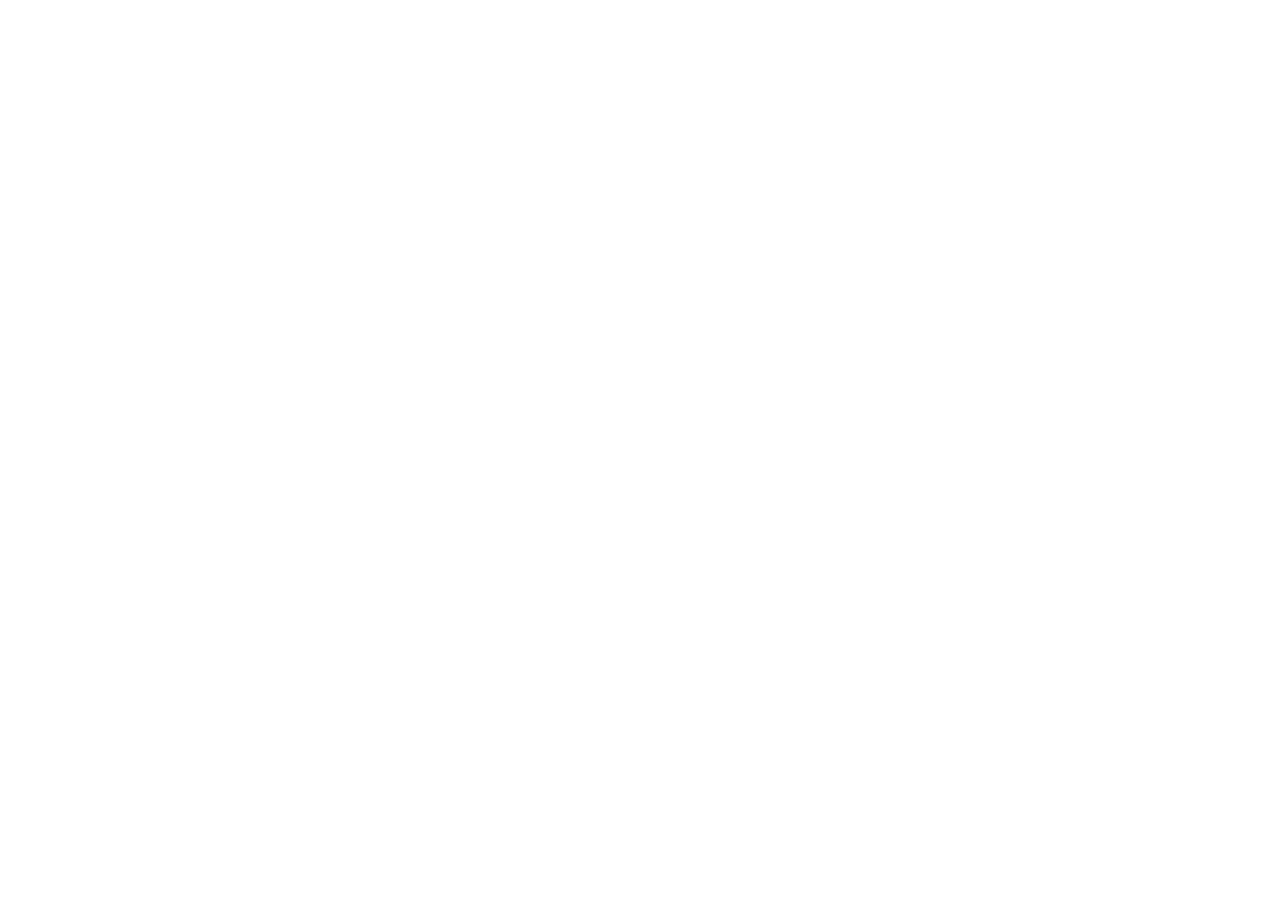
==== index.html @ e7af488c "Initialisation du projet AfriConnect Summit" ====
<!DOCTYPE html>
<html lang="en">
<head>
    <meta charset="UTF-8">
    <meta name="viewport" content="width=device-width, initial-scale=1.0">
    <title>AfriConnect Summit 2026</title>
</head>
<body>
    
</body>
</html>
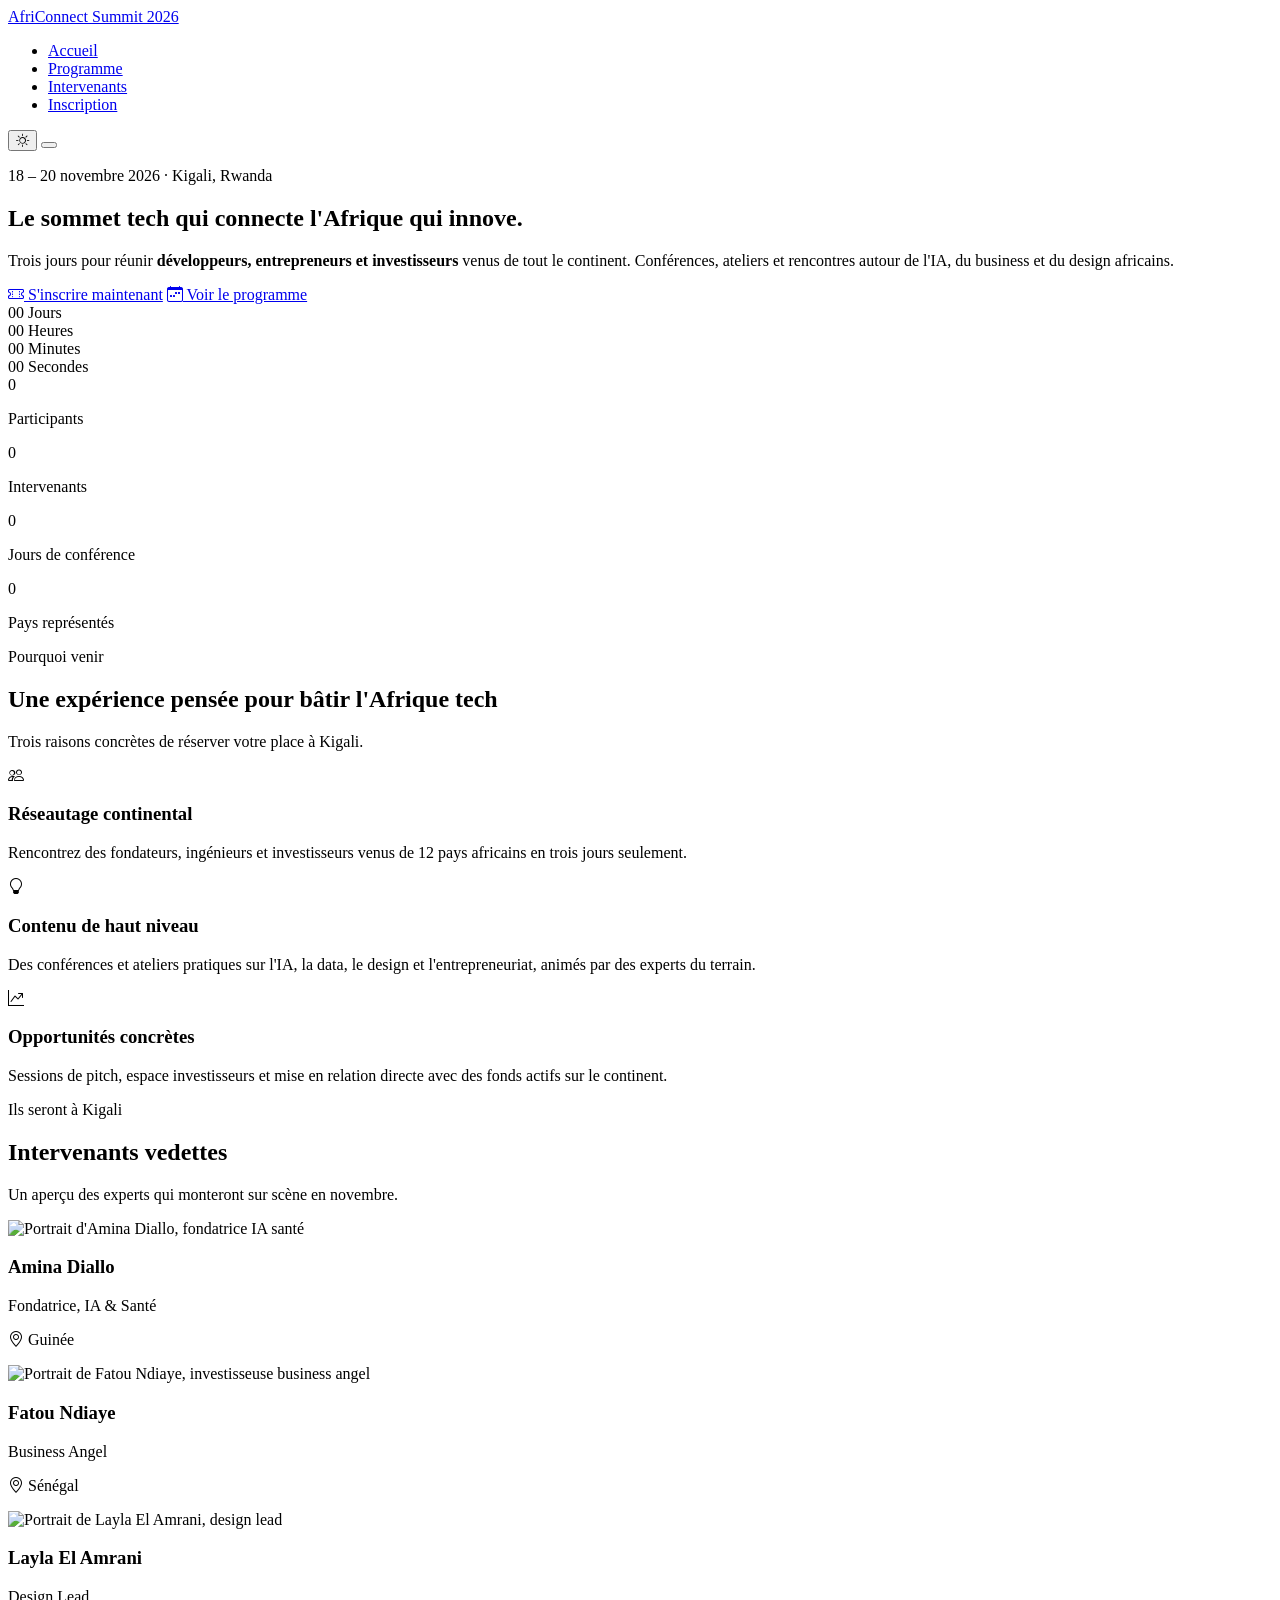
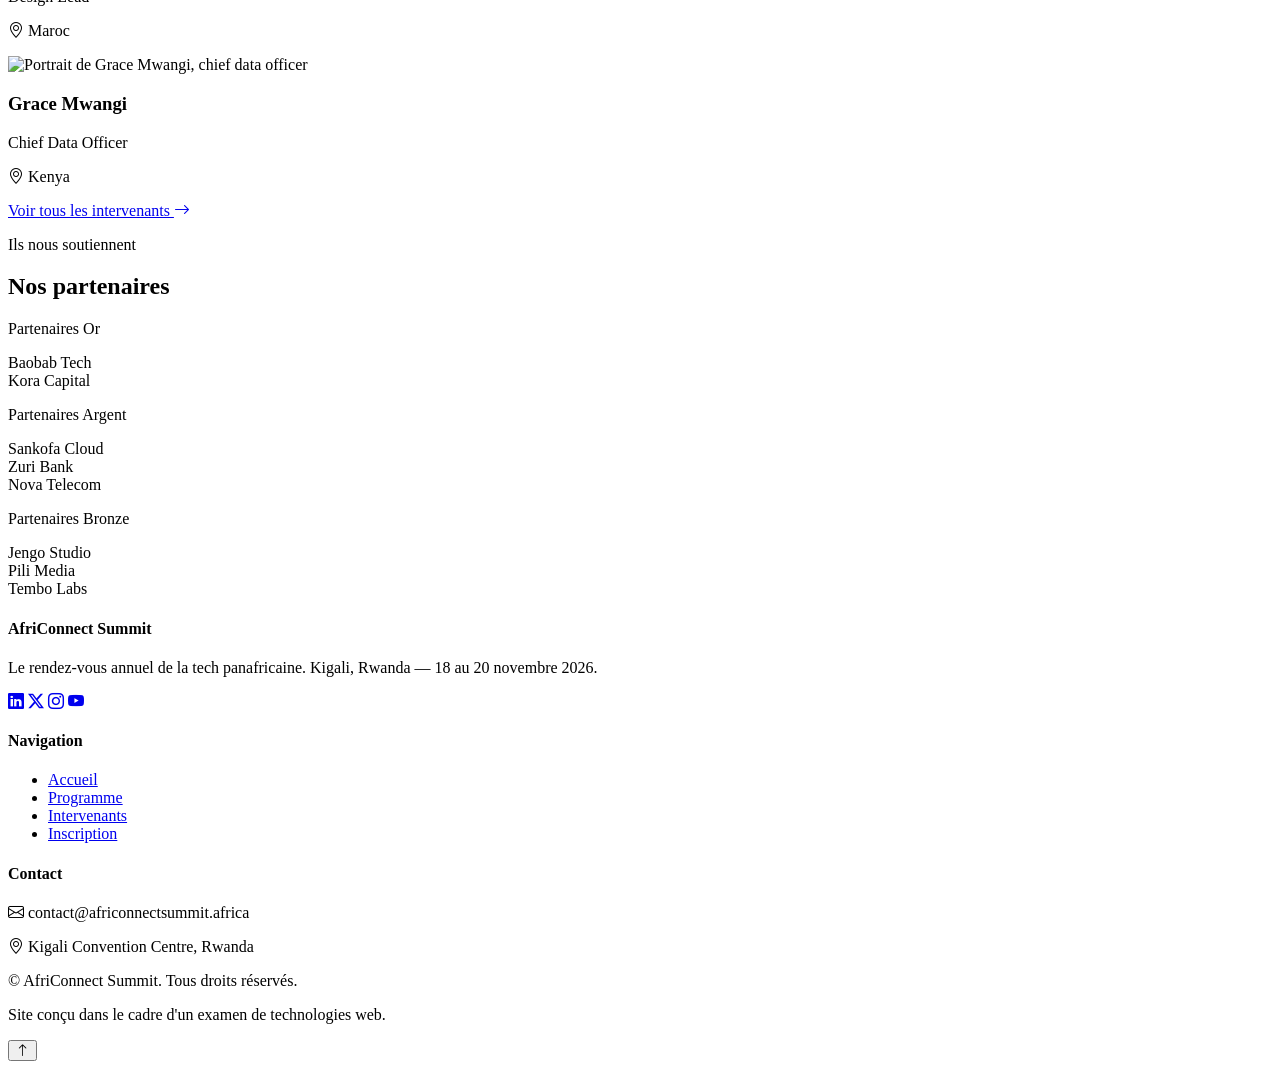
==== commit 5d2cf666: "Commit 2:Ajout de la structure HTML et CSS de base" ====
--- a/index.html
+++ b/index.html
@@ -1,11 +1,263 @@
 <!DOCTYPE html>
-<html lang="en">
+<html lang="fr">
 <head>
-    <meta charset="UTF-8">
-    <meta name="viewport" content="width=device-width, initial-scale=1.0">
-    <title>AfriConnect Summit 2026</title>
+  <meta charset="UTF-8">
+  <meta name="viewport" content="width=device-width, initial-scale=1.0">
+  <title>AfriConnect Summit 2026 — Accueil</title>
+  <meta name="description" content="AfriConnect Summit 2026, le sommet tech panafricain à Kigali. Développeurs, entrepreneurs et investisseurs du continent.">
+
+  <!-- Polices Google Fonts : une police expressive pour les titres, une lisible pour le corps -->
+  <link rel="preconnect" href="https://fonts.googleapis.com">
+  <link href="https://fonts.googleapis.com/css2?family=Bricolage+Grotesque:wght@500;600;700;800&family=Inter:wght@400;500;600;700&display=swap" rel="stylesheet">
+
+  <!-- Bootstrap Icons (CDN) -->
+  <link rel="stylesheet" href="https://cdn.jsdelivr.net/npm/bootstrap-icons@1.11.3/font/bootstrap-icons.css">
+
+  <!-- <link rel="stylesheet" href="css/style.css"> -->
 </head>
 <body>
-    
+
+  <!-- ============================= NAVBAR ============================= -->
+  <header>
+    <nav class="navbar">
+      <div class="container">
+        <a href="index.html" class="logo">AfriConnect <span>Summit 2026</span></a>
+
+        <ul class="nav-links">
+          <li><a href="index.html" class="active">Accueil</a></li>
+          <li><a href="programme.html">Programme</a></li>
+          <li><a href="intervenants.html">Intervenants</a></li>
+          <li><a href="contact.html">Inscription</a></li>
+        </ul>
+
+        <div class="nav-actions">
+          <button class="theme-toggle" aria-label="Basculer le mode sombre / clair">
+            <i class="bi bi-sun"></i>
+          </button>
+          <button class="hamburger" aria-label="Ouvrir le menu de navigation">
+            <span></span><span></span><span></span>
+          </button>
+        </div>
+      </div>
+    </nav>
+  </header>
+
+  <main>
+    <!-- ============================= HERO ============================= -->
+    <section class="hero">
+      <div class="container">
+        <div class="hero-content">
+          <p class="eyebrow fade-up">18 – 20 novembre 2026 · Kigali, Rwanda</p>
+          <h1 class="fade-up delay-1">Le sommet tech qui <span class="highlight">connecte</span> l'Afrique qui innove.</h1>
+          <p class="hero-subtitle fade-up delay-2">
+            Trois jours pour réunir <strong>développeurs, entrepreneurs et investisseurs</strong>
+            venus de tout le continent. Conférences, ateliers et rencontres autour de l'IA,
+            du business et du design africains.
+          </p>
+
+          <div class="hero-cta fade-up delay-2">
+            <a href="contact.html" class="btn btn-primary"><i class="bi bi-ticket-perforated"></i> S'inscrire maintenant</a>
+            <a href="programme.html" class="btn btn-outline"><i class="bi bi-calendar-week"></i> Voir le programme</a>
+          </div>
+
+          <!-- Compte à rebours en temps réel -->
+          <div class="countdown fade-up delay-3">
+            <div class="countdown-item">
+              <span class="countdown-number" id="cd-days">00</span>
+              <span class="countdown-label">Jours</span>
+            </div>
+            <div class="countdown-item">
+              <span class="countdown-number" id="cd-hours">00</span>
+              <span class="countdown-label">Heures</span>
+            </div>
+            <div class="countdown-item">
+              <span class="countdown-number" id="cd-minutes">00</span>
+              <span class="countdown-label">Minutes</span>
+            </div>
+            <div class="countdown-item">
+              <span class="countdown-number" id="cd-seconds">00</span>
+              <span class="countdown-label">Secondes</span>
+            </div>
+          </div>
+        </div>
+      </div>
+    </section>
+
+    <!-- ===================== SECTION CHIFFRES CLÉS ===================== -->
+    <section class="stats-section">
+      <div class="container">
+        <div class="stats-grid">
+          <div class="stat-card reveal">
+            <span class="stat-number" data-target="1200" data-suffix="+">0</span>
+            <p class="stat-label">Participants</p>
+          </div>
+          <div class="stat-card reveal">
+            <span class="stat-number" data-target="48">0</span>
+            <p class="stat-label">Intervenants</p>
+          </div>
+          <div class="stat-card reveal">
+            <span class="stat-number" data-target="3">0</span>
+            <p class="stat-label">Jours de conférence</p>
+          </div>
+          <div class="stat-card reveal">
+            <span class="stat-number" data-target="12">0</span>
+            <p class="stat-label">Pays représentés</p>
+          </div>
+        </div>
+      </div>
+    </section>
+
+    <!-- =================== SECTION POURQUOI PARTICIPER =================== -->
+    <section class="why-section">
+      <div class="container">
+        <p class="eyebrow">Pourquoi venir</p>
+        <h2 class="section-title">Une expérience pensée pour bâtir l'Afrique tech</h2>
+        <p class="section-subtitle">Trois raisons concrètes de réserver votre place à Kigali.</p>
+
+        <div class="reasons">
+          <article class="reason-card reveal">
+            <div class="reason-icon"><i class="bi bi-people"></i></div>
+            <h3>Réseautage continental</h3>
+            <p>Rencontrez des fondateurs, ingénieurs et investisseurs venus de 12 pays africains en trois jours seulement.</p>
+          </article>
+          <article class="reason-card reveal">
+            <div class="reason-icon"><i class="bi bi-lightbulb"></i></div>
+            <h3>Contenu de haut niveau</h3>
+            <p>Des conférences et ateliers pratiques sur l'IA, la data, le design et l'entrepreneuriat, animés par des experts du terrain.</p>
+          </article>
+          <article class="reason-card reveal">
+            <div class="reason-icon"><i class="bi bi-graph-up-arrow"></i></div>
+            <h3>Opportunités concrètes</h3>
+            <p>Sessions de pitch, espace investisseurs et mise en relation directe avec des fonds actifs sur le continent.</p>
+          </article>
+        </div>
+      </div>
+    </section>
+
+    <!-- ================= SECTION INTERVENANTS VEDETTES ================= -->
+    <section class="speakers-section">
+      <div class="container">
+        <p class="eyebrow">Ils seront à Kigali</p>
+        <h2 class="section-title">Intervenants vedettes</h2>
+        <p class="section-subtitle">Un aperçu des experts qui monteront sur scène en novembre.</p>
+
+        <div class="speakers-grid">
+          <article class="speaker-card reveal">
+            <img class="speaker-photo" src="https://i.pravatar.cc/400?img=47" alt="Portrait d'Amina Diallo, fondatrice IA santé">
+            <div class="speaker-info">
+              <h3>Amina Diallo</h3>
+              <p class="speaker-role">Fondatrice, IA & Santé</p>
+              <p class="speaker-country"><i class="bi bi-geo-alt"></i> Guinée</p>
+            </div>
+          </article>
+          <article class="speaker-card reveal">
+            <img class="speaker-photo" src="https://i.pravatar.cc/400?img=32" alt="Portrait de Fatou Ndiaye, investisseuse business angel">
+            <div class="speaker-info">
+              <h3>Fatou Ndiaye</h3>
+              <p class="speaker-role">Business Angel</p>
+              <p class="speaker-country"><i class="bi bi-geo-alt"></i> Sénégal</p>
+            </div>
+          </article>
+          <article class="speaker-card reveal">
+            <img class="speaker-photo" src="https://i.pravatar.cc/400?img=44" alt="Portrait de Layla El Amrani, design lead">
+            <div class="speaker-info">
+              <h3>Layla El Amrani</h3>
+              <p class="speaker-role">Design Lead</p>
+              <p class="speaker-country"><i class="bi bi-geo-alt"></i> Maroc</p>
+            </div>
+          </article>
+          <article class="speaker-card reveal">
+            <img class="speaker-photo" src="https://i.pravatar.cc/400?img=45" alt="Portrait de Grace Mwangi, chief data officer">
+            <div class="speaker-info">
+              <h3>Grace Mwangi</h3>
+              <p class="speaker-role">Chief Data Officer</p>
+              <p class="speaker-country"><i class="bi bi-geo-alt"></i> Kenya</p>
+            </div>
+          </article>
+        </div>
+
+        <div class="section-footer-action">
+          <a href="intervenants.html" class="btn btn-outline">Voir tous les intervenants <i class="bi bi-arrow-right"></i></a>
+        </div>
+      </div>
+    </section>
+
+    <!-- ========================= SECTION SPONSORS ========================= -->
+    <section class="sponsors-section">
+      <div class="container">
+        <p class="eyebrow">Ils nous soutiennent</p>
+        <h2 class="section-title">Nos partenaires</h2>
+
+        <div class="sponsors-tiers">
+          <div class="sponsor-tier">
+            <p class="sponsor-tier-label">Partenaires Or</p>
+            <div class="sponsor-row gold">
+              <div class="sponsor-logo">Baobab Tech</div>
+              <div class="sponsor-logo">Kora Capital</div>
+            </div>
+          </div>
+          <div class="sponsor-tier">
+            <p class="sponsor-tier-label">Partenaires Argent</p>
+            <div class="sponsor-row silver">
+              <div class="sponsor-logo">Sankofa Cloud</div>
+              <div class="sponsor-logo">Zuri Bank</div>
+              <div class="sponsor-logo">Nova Telecom</div>
+            </div>
+          </div>
+          <div class="sponsor-tier">
+            <p class="sponsor-tier-label">Partenaires Bronze</p>
+            <div class="sponsor-row bronze">
+              <div class="sponsor-logo">Jengo Studio</div>
+              <div class="sponsor-logo">Pili Media</div>
+              <div class="sponsor-logo">Tembo Labs</div>
+            </div>
+          </div>
+        </div>
+      </div>
+    </section>
+  </main>
+
+  <!-- ============================= FOOTER ============================= -->
+  <footer class="site-footer">
+    <div class="container">
+      <div class="footer-columns">
+        <div class="footer-col">
+          <h4>AfriConnect Summit</h4>
+          <p>Le rendez-vous annuel de la tech panafricaine. Kigali, Rwanda — 18 au 20 novembre 2026.</p>
+          <div class="social-icons">
+            <a href="#" aria-label="LinkedIn"><i class="bi bi-linkedin"></i></a>
+            <a href="#" aria-label="Twitter / X"><i class="bi bi-twitter-x"></i></a>
+            <a href="#" aria-label="Instagram"><i class="bi bi-instagram"></i></a>
+            <a href="#" aria-label="YouTube"><i class="bi bi-youtube"></i></a>
+          </div>
+        </div>
+        <div class="footer-col">
+          <h4>Navigation</h4>
+          <ul>
+            <li><a href="index.html">Accueil</a></li>
+            <li><a href="programme.html">Programme</a></li>
+            <li><a href="intervenants.html">Intervenants</a></li>
+            <li><a href="contact.html">Inscription</a></li>
+          </ul>
+        </div>
+        <div class="footer-col">
+          <h4>Contact</h4>
+          <p><i class="bi bi-envelope"></i> contact@africonnectsummit.africa</p>
+          <p><i class="bi bi-geo-alt"></i> Kigali Convention Centre, Rwanda</p>
+        </div>
+      </div>
+
+      <div class="footer-bottom">
+        <p>&copy; <span class="current-year"></span> AfriConnect Summit. Tous droits réservés.</p>
+        <p>Site conçu dans le cadre d'un examen de technologies web.</p>
+      </div>
+    </div>
+  </footer>
+
+  <button class="back-to-top" aria-label="Retour en haut">
+    <i class="bi bi-arrow-up"></i>
+  </button>
+
+  <script src="js/main.js"></script>
 </body>
 </html>
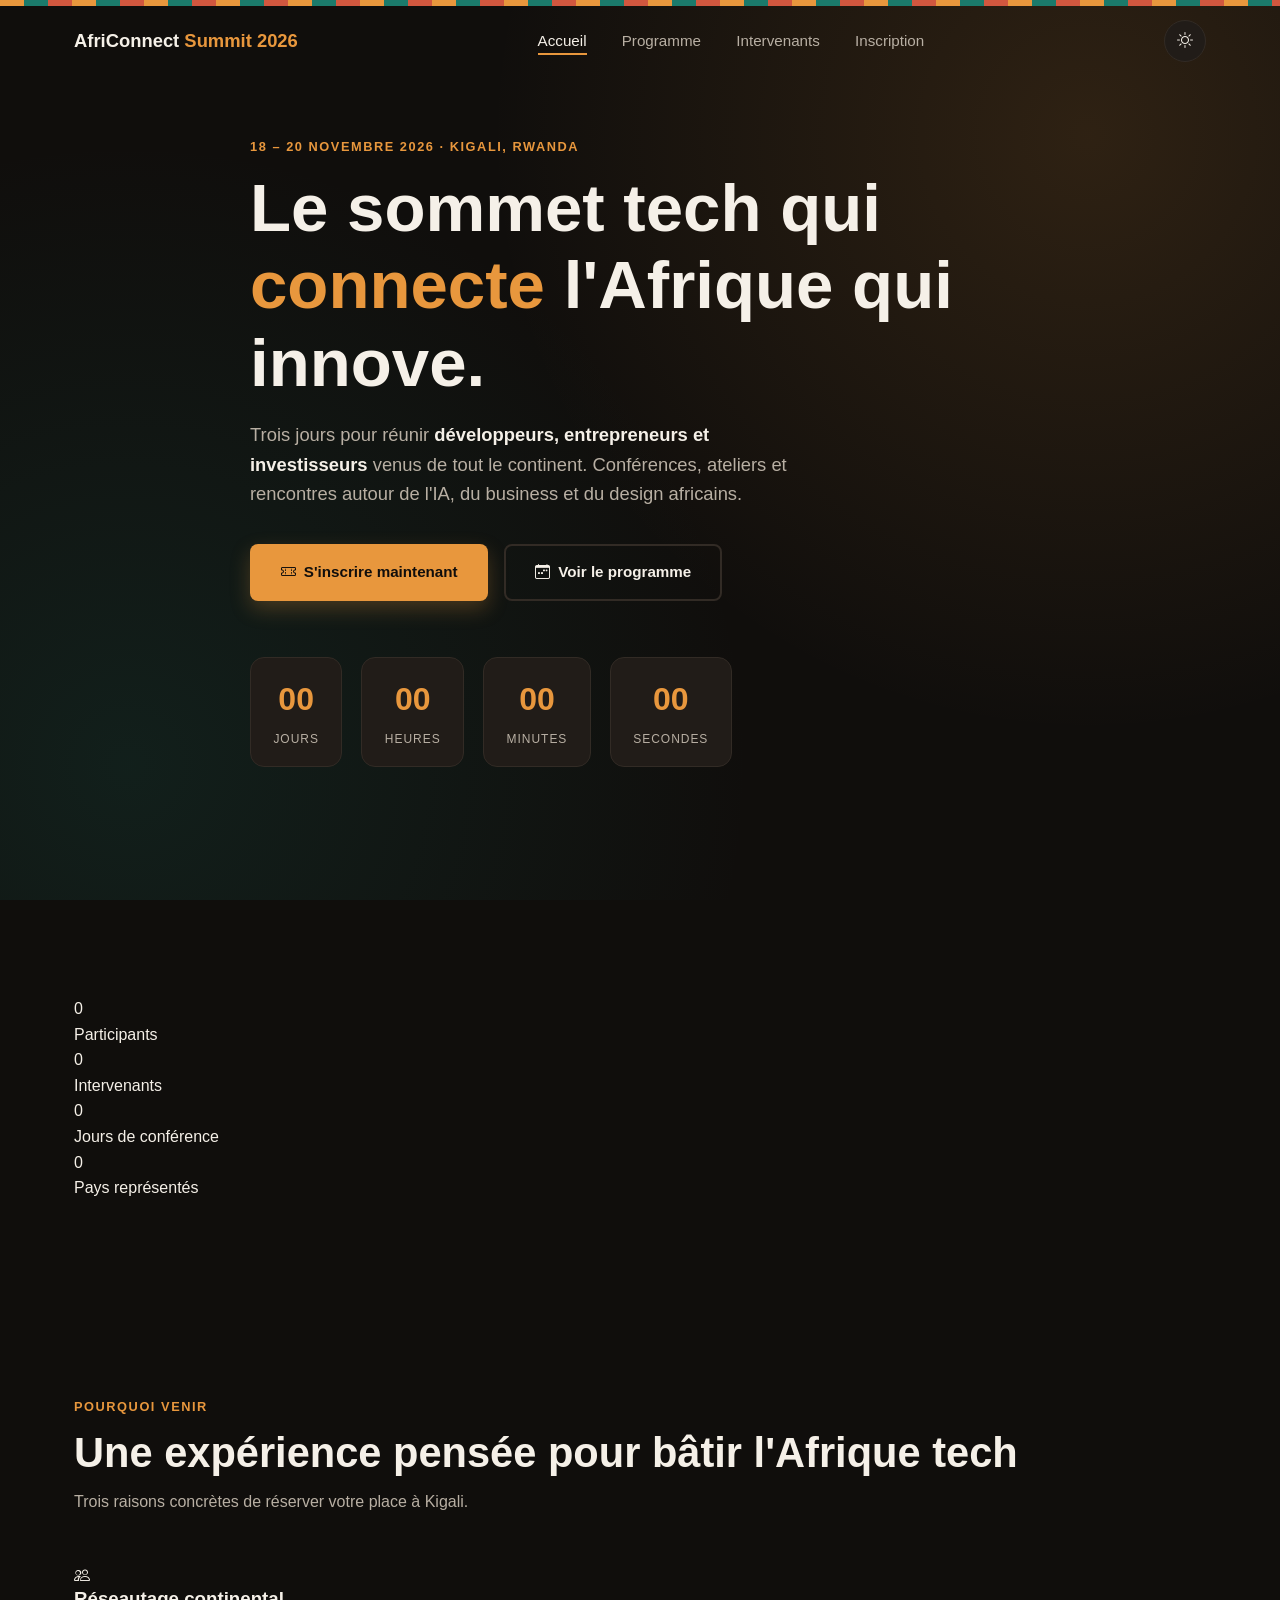
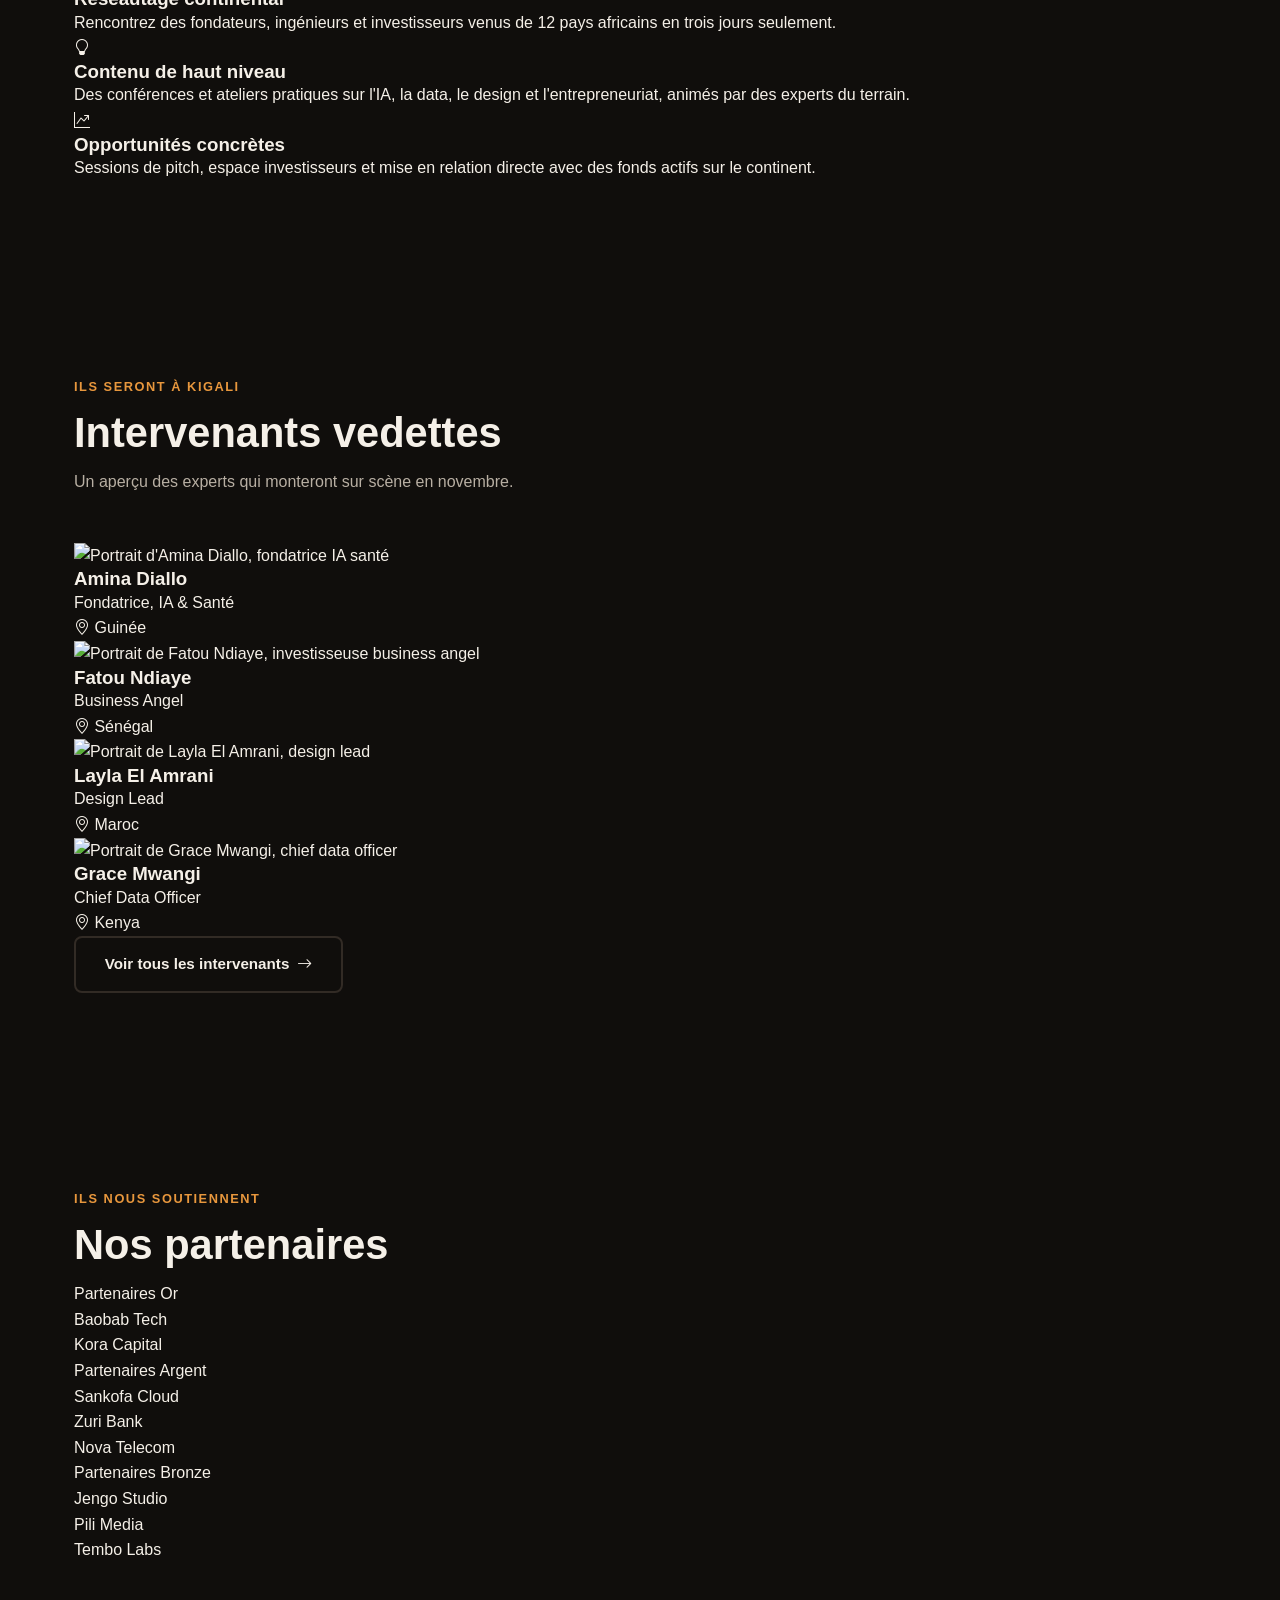
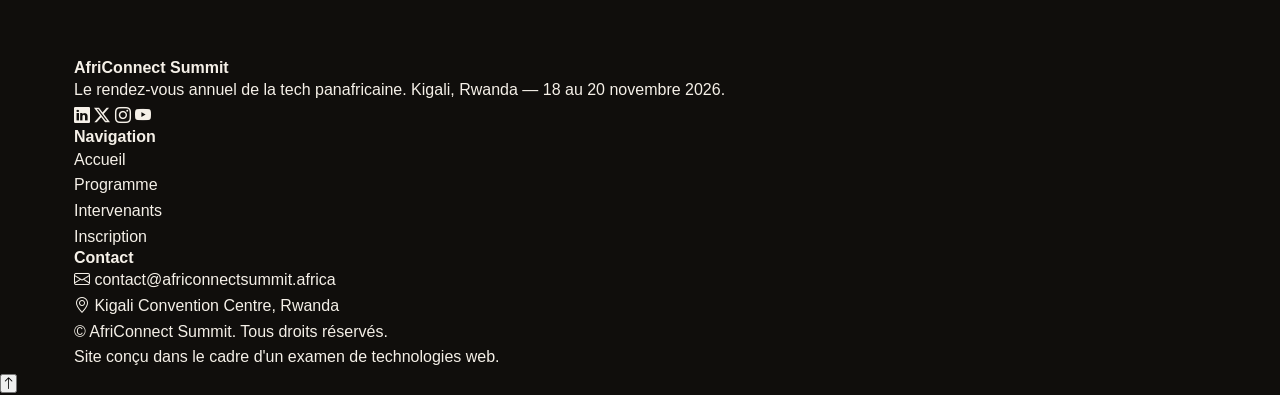
==== commit 19e5a9cf: "Commit 3: CSS: Ajout de Boutons,Navbar,Section Hero" ====
--- a/index.html
+++ b/index.html
@@ -13,7 +13,7 @@
   <!-- Bootstrap Icons (CDN) -->
   <link rel="stylesheet" href="https://cdn.jsdelivr.net/npm/bootstrap-icons@1.11.3/font/bootstrap-icons.css">
 
-  <!-- <link rel="stylesheet" href="css/style.css"> -->
+  <link rel="stylesheet" href="css/style.css">
 </head>
 <body>
 
--- a/css/style.css
+++ b/css/style.css
@@ -0,0 +1,275 @@
+/* ==========================================================================
+AFRICONNECT SUMMIT 2026 — CSS OPTIMISÉ
+========================================================================== */
+
+/* --------------------------------------------------------------------------
+1. VARIABLES CSS
+-------------------------------------------------------------------------- */
+:root {
+--bg: #100e0c;
+--bg-alt: #1a1613;
+--bg-card: #211c18;
+--text: #f5f0e8;
+--text-muted: #b8afa3;
+--border: #322b25;
+--primary: #e8973d;
+--secondary: #1b7a6b;
+--accent: #d1573f;
+--font-display: 'Bricolage Grotesque', sans-serif;
+--font-body: 'Inter', sans-serif;
+--radius: 14px;
+--radius-sm: 8px;
+--gap: 1.5rem;
+--container: 1180px;
+--transition: 0.25s ease;
+--shadow: 0 10px 30px rgba(0,0,0,0.35);
+}
+
+[data-theme="light"] {
+--bg: #faf7f2;
+--bg-alt: #ffffff;
+--bg-card: #ffffff;
+--text: #211c18;
+--text-muted: #5b5349;
+--border: #e7e0d6;
+--shadow: 0 10px 30px rgba(20,15,10,0.08);
+}
+
+/* --------------------------------------------------------------------------
+2. RESET & BASE
+-------------------------------------------------------------------------- */
+* { margin:0; padding:0; box-sizing:border-box; }
+html { scroll-behavior:smooth; }
+body {
+font-family: var(--font-body);
+background: var(--bg);
+color: var(--text);
+line-height:1.6;
+transition: background var(--transition), color var(--transition);
+overflow-x:hidden;
+}
+h1,h2,h3,h4 { font-family:var(--font-display); font-weight:600; line-height:1.15; }
+a { text-decoration:none; color:inherit; }
+ul { list-style:none; }
+img { max-width:100%; display:block; }
+button,input,select,textarea { font-family:inherit; }
+.container { max-width:var(--container); margin:0 auto; padding:0 1.5rem; }
+.eyebrow {
+display:inline-block;
+font-size:.8rem;
+letter-spacing:.12em;
+text-transform:uppercase;
+color:var(--primary);
+font-weight:600;
+margin-bottom:.75rem;
+}
+.section-title { font-size:clamp(1.8rem,3.5vw,2.6rem); margin-bottom:.75rem; }
+.section-subtitle { color:var(--text-muted); max-width:560px; margin-bottom:3rem; }
+section { padding:6rem 0; }
+
+/* --------------------------------------------------------------------------
+3. BOUTONS
+-------------------------------------------------------------------------- */
+.btn {
+display:inline-flex;
+align-items:center;
+gap:.5rem;
+padding:.9rem 1.8rem;
+border-radius:var(--radius-sm);
+font-weight:600;
+font-size:.95rem;
+border:2px solid transparent;
+cursor:pointer;
+transition: transform var(--transition), box-shadow var(--transition), background var(--transition);
+}
+.btn:hover { transform:translateY(-3px); }
+.btn-primary {
+background:var(--primary);
+color:#100e0c;
+box-shadow:0 8px 20px rgba(232,151,61,0.25);
+}
+.btn-primary:hover { box-shadow:0 12px 28px rgba(232,151,61,0.4); }
+.btn-outline {
+background:transparent;
+border-color:var(--border);
+color:var(--text);
+}
+.btn-outline:hover { border-color:var(--primary); color:var(--primary); }
+
+/* --------------------------------------------------------------------------
+4. NAVBAR
+-------------------------------------------------------------------------- */
+.navbar {
+position:fixed;
+top:0;
+left:0;
+width:100%;
+z-index:1000;
+padding:1.25rem 0;
+background:transparent;
+transition: background var(--transition), box-shadow var(--transition), padding var(--transition);
+}
+.navbar.scrolled {
+background:var(--bg);
+box-shadow:var(--shadow);
+padding:.85rem 0;
+border-bottom:1px solid var(--border);
+}
+.navbar .container { display:flex; align-items:center; justify-content:space-between; }
+.logo {
+font-family:var(--font-display);
+font-size:1.15rem;
+font-weight:700;
+}
+.logo span { color:var(--primary); }
+.nav-links {
+display:flex;
+gap:2.2rem;
+align-items:center;
+}
+.nav-links a {
+font-size:.95rem;
+font-weight:500;
+color:var(--text-muted);
+transition:color var(--transition);
+position:relative;
+}
+.nav-links a:hover,
+.nav-links a.active { color:var(--text); }
+.nav-links a.active::after {
+content:"";
+position:absolute;
+left:0;
+bottom:-6px;
+width:100%;
+height:2px;
+background:var(--primary);
+}
+.nav-actions { display:flex; align-items:center; gap:1rem; }
+.theme-toggle {
+width:42px;
+height:42px;
+border-radius:50%;
+border:1px solid var(--border);
+background:var(--bg-card);
+color:var(--text);
+display:flex;
+align-items:center;
+justify-content:center;
+cursor:pointer;
+transition: border-color var(--transition), transform var(--transition);
+font-size:1rem;
+}
+.theme-toggle:hover { border-color:var(--primary); transform:rotate(20deg); }
+.hamburger {
+display:none;
+flex-direction:column;
+gap:5px;
+background:none;
+border:none;
+cursor:pointer;
+z-index:1100;
+}
+.hamburger span {
+width:26px;
+height:2px;
+background:var(--text);
+transition: transform var(--transition), opacity var(--transition);
+}
+.hamburger.open span:nth-child(1) { transform:translateY(7px) rotate(45deg); }
+.hamburger.open span:nth-child(2) { opacity:0; }
+.hamburger.open span:nth-child(3) { transform:translateY(-7px) rotate(-45deg); }
+/* --------------------------------------------------------------------------
+5. HERO
+-------------------------------------------------------------------------- */
+.hero {
+min-height:100vh;
+display:flex;
+align-items:center;
+position:relative;
+padding-top:6rem;
+background:
+radial-gradient(circle at 85% 15%, rgba(232,151,61,0.14), transparent 45%),
+radial-gradient(circle at 10% 85%, rgba(27,122,107,0.16), transparent 45%);
+}
+.hero::before {
+content:"";
+position:absolute;
+top:0;
+left:0;
+width:100%;
+height:6px;
+background:repeating-linear-gradient(90deg,
+var(--primary) 0 24px,
+var(--secondary) 24px 48px,
+var(--accent) 48px 72px
+);
+}
+.hero-content { max-width:780px; }
+.hero h1 {
+font-size:clamp(2.4rem,6vw,4.2rem);
+margin-bottom:1.2rem;
+}
+.hero h1 .highlight { color:var(--primary); }
+.hero-subtitle {
+font-size:1.15rem;
+color:var(--text-muted);
+margin-bottom:2.2rem;
+max-width:540px;
+}
+.hero-subtitle strong { color:var(--text); }
+.hero-cta {
+display:flex;
+gap:1rem;
+flex-wrap:wrap;
+margin-bottom:3.5rem;
+}
+.countdown {
+display:flex;
+gap:1.2rem;
+flex-wrap:wrap;
+}
+.countdown-item {
+background:var(--bg-card);
+border:1px solid var(--border);
+border-radius:var(--radius);
+padding:1rem 1.4rem;
+min-width:88px;
+text-align:center;
+}
+.countdown-number {
+font-family:var(--font-display);
+font-size:2rem;
+font-weight:700;
+color:var(--primary);
+display:block;
+}
+.countdown-label {
+font-size:.75rem;
+text-transform:uppercase;
+letter-spacing:.08em;
+color:var(--text-muted);
+}
+.fade-up {
+animation:fadeUp .9s ease both;
+}
+.fade-up.delay-1 { animation-delay:.15s; }
+.fade-up.delay-2 { animation-delay:.3s; }
+.fade-up.delay-3 { animation-delay:.45s; }
+@keyframes fadeUp {
+from { opacity:0; transform:translateY(24px); }
+to { opacity:1; transform:translateY(0); }
+}
+.page-hero {
+padding:9rem 0 3.5rem;
+background:var(--bg-alt);
+border-bottom:1px solid var(--border);
+}
+.breadcrumb {
+font-size:.85rem;
+color:var(--text-muted);
+margin-bottom:1rem;
+}
+.breadcrumb a:hover { color:var(--primary); }
+.breadcrumb .current { color:var(--primary); }
+.page-hero h1 { font-size:clamp(2rem,4vw,3rem); }
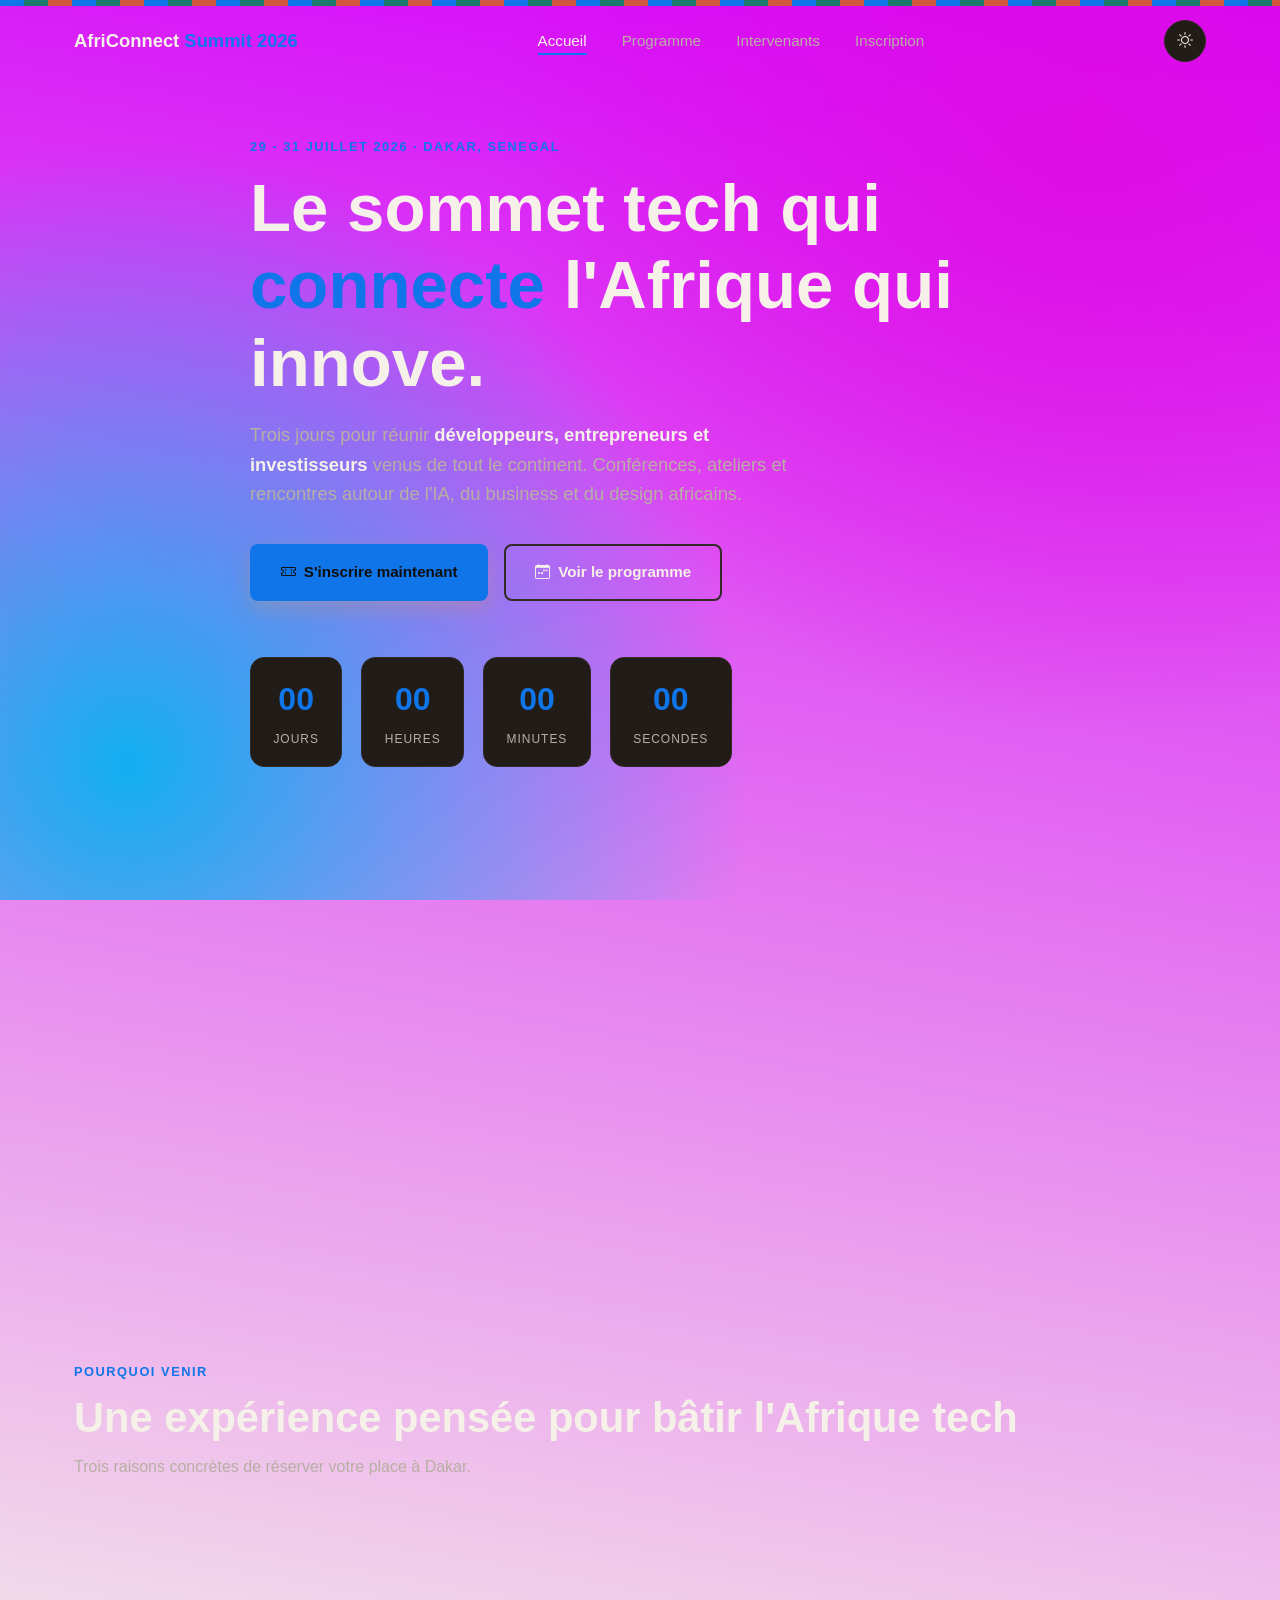
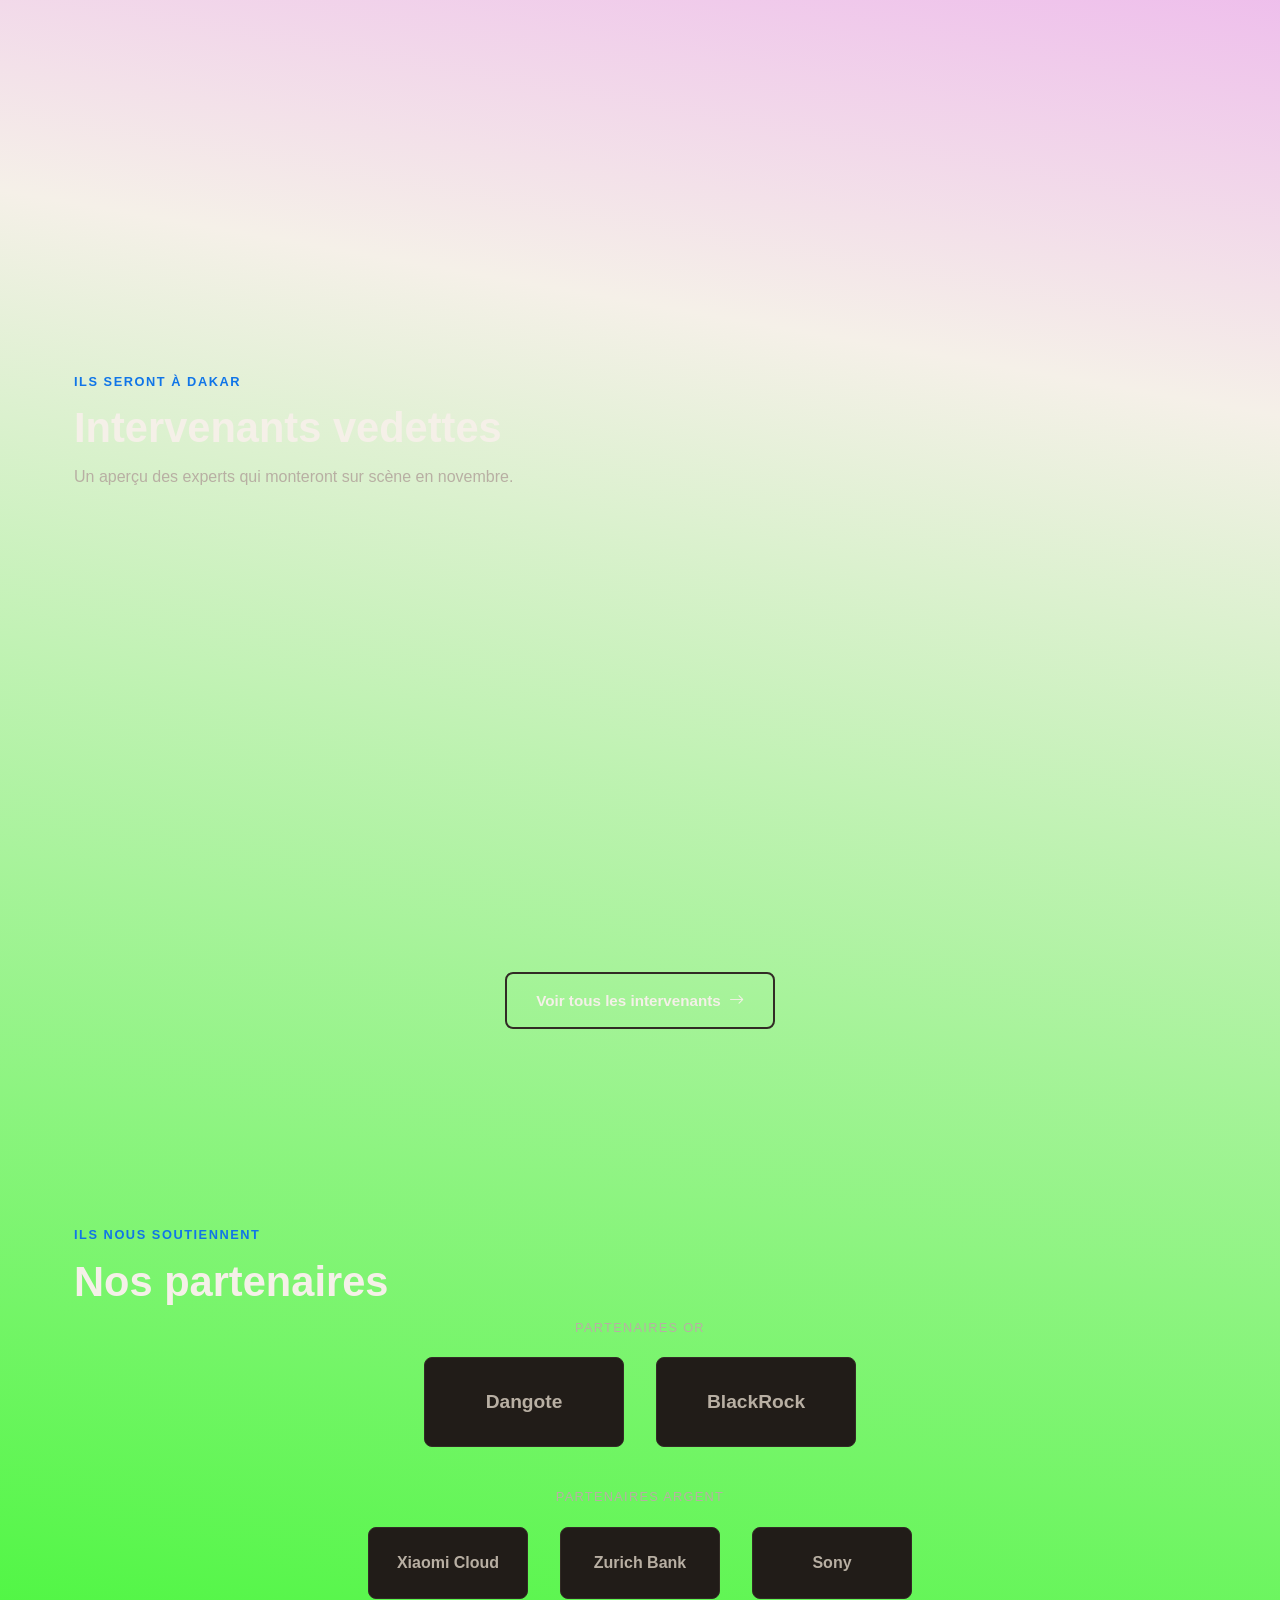
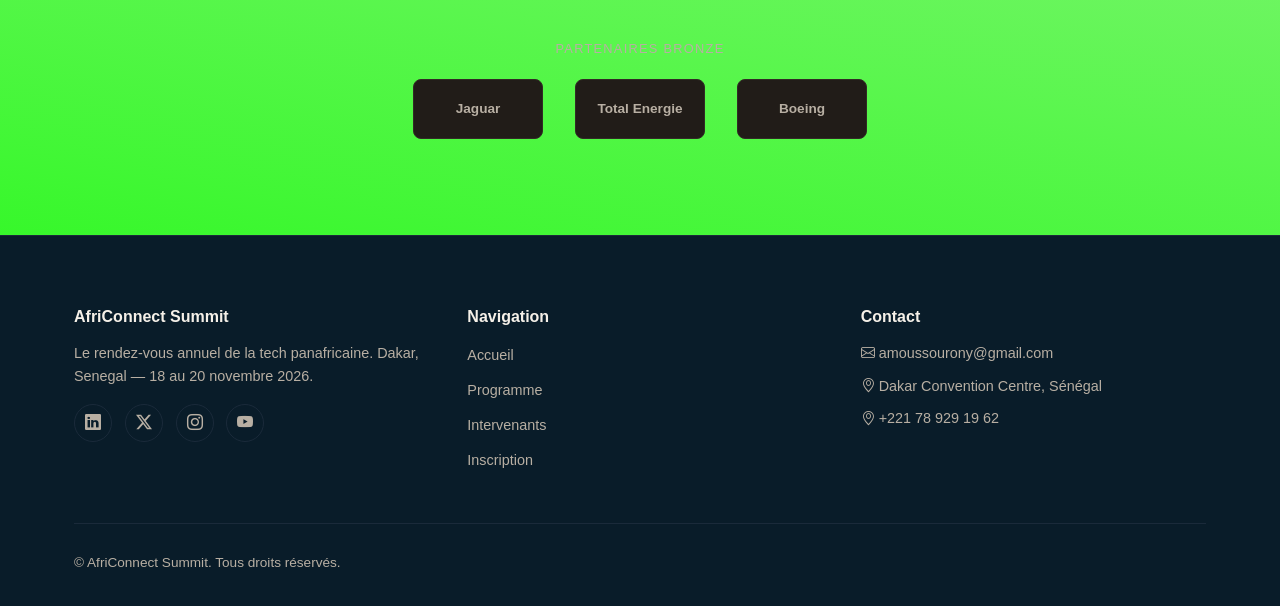
==== commit 500d2cd9: "Commit 10: Finalisation du projet,derniere correction, et Powerpoint." ====
--- a/index.html
+++ b/index.html
@@ -47,7 +47,7 @@
     <section class="hero">
       <div class="container">
         <div class="hero-content">
-          <p class="eyebrow fade-up">18 – 20 novembre 2026 · Kigali, Rwanda</p>
+          <p class="eyebrow fade-up">29 - 31 juillet 2026 · Dakar, Senegal</p>
           <h1 class="fade-up delay-1">Le sommet tech qui <span class="highlight">connecte</span> l'Afrique qui innove.</h1>
           <p class="hero-subtitle fade-up delay-2">
             Trois jours pour réunir <strong>développeurs, entrepreneurs et investisseurs</strong>
@@ -112,7 +112,7 @@
       <div class="container">
         <p class="eyebrow">Pourquoi venir</p>
         <h2 class="section-title">Une expérience pensée pour bâtir l'Afrique tech</h2>
-        <p class="section-subtitle">Trois raisons concrètes de réserver votre place à Kigali.</p>
+        <p class="section-subtitle">Trois raisons concrètes de réserver votre place à Dakar.</p>
 
         <div class="reasons">
           <article class="reason-card reveal">
@@ -137,29 +137,29 @@
     <!-- ================= SECTION INTERVENANTS VEDETTES ================= -->
     <section class="speakers-section">
       <div class="container">
-        <p class="eyebrow">Ils seront à Kigali</p>
+        <p class="eyebrow">Ils seront à Dakar</p>
         <h2 class="section-title">Intervenants vedettes</h2>
         <p class="section-subtitle">Un aperçu des experts qui monteront sur scène en novembre.</p>
 
         <div class="speakers-grid">
           <article class="speaker-card reveal">
-            <img class="speaker-photo" src="https://i.pravatar.cc/400?img=47" alt="Portrait d'Amina Diallo, fondatrice IA santé">
-            <div class="speaker-info">
-              <h3>Amina Diallo</h3>
+            <img class="speaker-photo" src="images/confident-business-woman-portrait-smiling-face (1).jpg" alt="Portrait d'Amina Diallo, fondatrice IA santé">
+            <div class="speaker-info">
+              <h3>DR. Diallo</h3>
               <p class="speaker-role">Fondatrice, IA & Santé</p>
               <p class="speaker-country"><i class="bi bi-geo-alt"></i> Guinée</p>
             </div>
           </article>
           <article class="speaker-card reveal">
-            <img class="speaker-photo" src="https://i.pravatar.cc/400?img=32" alt="Portrait de Fatou Ndiaye, investisseuse business angel">
-            <div class="speaker-info">
-              <h3>Fatou Ndiaye</h3>
+            <img class="speaker-photo" src="images/smiling-african-american-girl-brown-tshirt.jpg" alt="Portrait de Fatou Ndiaye, investisseuse business angel">
+            <div class="speaker-info">
+              <h3>Pf. Ndiaye</h3>
               <p class="speaker-role">Business Angel</p>
               <p class="speaker-country"><i class="bi bi-geo-alt"></i> Sénégal</p>
             </div>
           </article>
           <article class="speaker-card reveal">
-            <img class="speaker-photo" src="https://i.pravatar.cc/400?img=44" alt="Portrait de Layla El Amrani, design lead">
+            <img class="speaker-photo" src="images/african-american-man-wearing-round-glasses-denim-shirt.jpg" alt="Portrait de Layla El Amrani, design lead">
             <div class="speaker-info">
               <h3>Layla El Amrani</h3>
               <p class="speaker-role">Design Lead</p>
@@ -167,7 +167,7 @@
             </div>
           </article>
           <article class="speaker-card reveal">
-            <img class="speaker-photo" src="https://i.pravatar.cc/400?img=45" alt="Portrait de Grace Mwangi, chief data officer">
+            <img class="speaker-photo" src="images/portrait-delighted-happy-diligent-female-student-with-dark-skin-keeps-hands-crossed-being-confident-passing-exam-successfully.jpg" alt="Portrait de Grace Mwangi, chief data officer">
             <div class="speaker-info">
               <h3>Grace Mwangi</h3>
               <p class="speaker-role">Chief Data Officer</p>
@@ -192,24 +192,24 @@
           <div class="sponsor-tier">
             <p class="sponsor-tier-label">Partenaires Or</p>
             <div class="sponsor-row gold">
-              <div class="sponsor-logo">Baobab Tech</div>
-              <div class="sponsor-logo">Kora Capital</div>
+              <div class="sponsor-logo">Dangote</div>
+              <div class="sponsor-logo">BlackRock</div>
             </div>
           </div>
           <div class="sponsor-tier">
             <p class="sponsor-tier-label">Partenaires Argent</p>
             <div class="sponsor-row silver">
-              <div class="sponsor-logo">Sankofa Cloud</div>
-              <div class="sponsor-logo">Zuri Bank</div>
-              <div class="sponsor-logo">Nova Telecom</div>
+              <div class="sponsor-logo">Xiaomi Cloud</div>
+              <div class="sponsor-logo">Zurich Bank</div>
+              <div class="sponsor-logo">Sony</div>
             </div>
           </div>
           <div class="sponsor-tier">
             <p class="sponsor-tier-label">Partenaires Bronze</p>
             <div class="sponsor-row bronze">
-              <div class="sponsor-logo">Jengo Studio</div>
-              <div class="sponsor-logo">Pili Media</div>
-              <div class="sponsor-logo">Tembo Labs</div>
+              <div class="sponsor-logo">Jaguar</div>
+              <div class="sponsor-logo">Total Energie</div>
+              <div class="sponsor-logo">Boeing</div>
             </div>
           </div>
         </div>
@@ -223,12 +223,12 @@
       <div class="footer-columns">
         <div class="footer-col">
           <h4>AfriConnect Summit</h4>
-          <p>Le rendez-vous annuel de la tech panafricaine. Kigali, Rwanda — 18 au 20 novembre 2026.</p>
+          <p>Le rendez-vous annuel de la tech panafricaine. Dakar, Senegal — 18 au 20 novembre 2026.</p>
           <div class="social-icons">
-            <a href="#" aria-label="LinkedIn"><i class="bi bi-linkedin"></i></a>
-            <a href="#" aria-label="Twitter / X"><i class="bi bi-twitter-x"></i></a>
-            <a href="#" aria-label="Instagram"><i class="bi bi-instagram"></i></a>
-            <a href="#" aria-label="YouTube"><i class="bi bi-youtube"></i></a>
+            <a href="http://www.LinkedIn.com" aria-label="LinkedIn"><i class="bi bi-linkedin"></i></a>
+            <a href="http://www.twitter" aria-label="Twitter / X"><i class="bi bi-twitter-x"></i></a>
+            <a href="http://www.instagram.com" aria-label="Instagram"><i class="bi bi-instagram"></i></a>
+            <a href="http://www.youtube.com" aria-label="YouTube"><i class="bi bi-youtube"></i></a>
           </div>
         </div>
         <div class="footer-col">
@@ -242,14 +242,15 @@
         </div>
         <div class="footer-col">
           <h4>Contact</h4>
-          <p><i class="bi bi-envelope"></i> contact@africonnectsummit.africa</p>
-          <p><i class="bi bi-geo-alt"></i> Kigali Convention Centre, Rwanda</p>
+          <p><i class="bi bi-envelope"></i> amoussourony@gmail.com</p>
+          <p><i class="bi bi-geo-alt"></i> Dakar Convention Centre, Sénégal</p>
+          <p><i class="bi bi-geo-alt"></i> +221 78 929 19 62</p>
         </div>
       </div>
 
       <div class="footer-bottom">
         <p>&copy; <span class="current-year"></span> AfriConnect Summit. Tous droits réservés.</p>
-        <p>Site conçu dans le cadre d'un examen de technologies web.</p>
+        
       </div>
     </div>
   </footer>
--- a/css/style.css
+++ b/css/style.css
@@ -1,52 +1,60 @@
 /* ==========================================================================
-AFRICONNECT SUMMIT 2026 — CSS OPTIMISÉ
-========================================================================== */
-
-/* --------------------------------------------------------------------------
-1. VARIABLES CSS
--------------------------------------------------------------------------- */
+   AFRICONNECT SUMMIT 2026 — CSS OPTIMISÉ
+   ========================================================================== */
+
+/* --------------------------------------------------------------------------
+   1. VARIABLES CSS
+   -------------------------------------------------------------------------- */
 :root {
---bg: #100e0c;
---bg-alt: #1a1613;
---bg-card: #211c18;
---text: #f5f0e8;
---text-muted: #b8afa3;
---border: #322b25;
---primary: #e8973d;
---secondary: #1b7a6b;
---accent: #d1573f;
---font-display: 'Bricolage Grotesque', sans-serif;
---font-body: 'Inter', sans-serif;
---radius: 14px;
---radius-sm: 8px;
---gap: 1.5rem;
---container: 1180px;
---transition: 0.25s ease;
---shadow: 0 10px 30px rgba(0,0,0,0.35);
+  --bg: #100e0c;
+ --bg-alt: #1a1613;
+ --bg-card: #211c18;
+ --text: #f5f0e8;
+ --text-muted: #b8afa3;
+ --border: #322b25;
+ --primary: #1075e8;
+ --secondary: #1b7a6b;
+ --accent: #d1573f;
+ --rouge: #e80606;
+ --vert: #0cf900;
+ --bleu: #2a69f0;
+ --jaune: #d1b93f;
+ --rose: #f90d8b;
+ --violet: #d503fa;
+ --foot: #091c29;
+  --font-display: 'Bricolage Grotesque', sans-serif;
+  --font-body: 'Inter', sans-serif;
+  --radius: 14px;
+  --radius-sm: 8px;
+  --gap: 1.5rem;
+  --container: 1180px;
+  --transition: 0.25s ease;
+  --shadow: 0 10px 30px rgba(0,0,0,0.35);
 }
 
 [data-theme="light"] {
---bg: #faf7f2;
---bg-alt: #ffffff;
---bg-card: #ffffff;
---text: #211c18;
---text-muted: #5b5349;
---border: #e7e0d6;
---shadow: 0 10px 30px rgba(20,15,10,0.08);
-}
-
-/* --------------------------------------------------------------------------
-2. RESET & BASE
--------------------------------------------------------------------------- */
+  --bg: #faf7f2;
+  --bg-alt: #ffffff;
+  --bg-card: #ffffff;
+  --text: #8ebcdf;
+  --text-muted: #5b5349;
+  --border: #e7e0d6;
+  --shadow: 0 10px 30px rgba(20,15,10,0.08);
+}
+
+/* --------------------------------------------------------------------------
+   2. RESET & BASE
+   -------------------------------------------------------------------------- */
 * { margin:0; padding:0; box-sizing:border-box; }
 html { scroll-behavior:smooth; }
 body {
-font-family: var(--font-body);
-background: var(--bg);
-color: var(--text);
-line-height:1.6;
-transition: background var(--transition), color var(--transition);
-overflow-x:hidden;
+  font-family: var(--font-body);
+  /* background: var(--bg); */
+  background: linear-gradient(10deg, var(--vert),var(--text), var(--violet));
+  color: var(--text);
+  line-height:1.6;
+  transition: background var(--transition), color var(--transition);
+  overflow-x:hidden;
 }
 h1,h2,h3,h4 { font-family:var(--font-display); font-weight:600; line-height:1.15; }
 a { text-decoration:none; color:inherit; }
@@ -55,221 +63,797 @@
 button,input,select,textarea { font-family:inherit; }
 .container { max-width:var(--container); margin:0 auto; padding:0 1.5rem; }
 .eyebrow {
-display:inline-block;
-font-size:.8rem;
-letter-spacing:.12em;
-text-transform:uppercase;
-color:var(--primary);
-font-weight:600;
-margin-bottom:.75rem;
+  display:inline-block;
+  font-size:.8rem;
+  letter-spacing:.12em;
+  text-transform:uppercase;
+  color:var(--primary);
+  font-weight:600;
+  margin-bottom:.75rem;
 }
 .section-title { font-size:clamp(1.8rem,3.5vw,2.6rem); margin-bottom:.75rem; }
 .section-subtitle { color:var(--text-muted); max-width:560px; margin-bottom:3rem; }
 section { padding:6rem 0; }
 
 /* --------------------------------------------------------------------------
-3. BOUTONS
--------------------------------------------------------------------------- */
+   3. BOUTONS
+   -------------------------------------------------------------------------- */
 .btn {
-display:inline-flex;
-align-items:center;
-gap:.5rem;
-padding:.9rem 1.8rem;
-border-radius:var(--radius-sm);
-font-weight:600;
-font-size:.95rem;
-border:2px solid transparent;
-cursor:pointer;
-transition: transform var(--transition), box-shadow var(--transition), background var(--transition);
+  display:inline-flex;
+  align-items:center;
+  gap:.5rem;
+  padding:.9rem 1.8rem;
+  border-radius:var(--radius-sm);
+  font-weight:600;
+  font-size:.95rem;
+  border:2px solid transparent;
+  cursor:pointer;
+  transition: transform var(--transition), box-shadow var(--transition), background var(--transition);
 }
 .btn:hover { transform:translateY(-3px); }
 .btn-primary {
-background:var(--primary);
-color:#100e0c;
-box-shadow:0 8px 20px rgba(232,151,61,0.25);
+  background:var(--primary);
+  color:#100e0c;
+  box-shadow:0 8px 20px rgba(232,151,61,0.25);
 }
 .btn-primary:hover { box-shadow:0 12px 28px rgba(232,151,61,0.4); }
 .btn-outline {
-background:transparent;
-border-color:var(--border);
-color:var(--text);
+  background:transparent;
+  border-color:var(--border);
+  color:var(--text);
 }
 .btn-outline:hover { border-color:var(--primary); color:var(--primary); }
 
 /* --------------------------------------------------------------------------
-4. NAVBAR
--------------------------------------------------------------------------- */
+   4. NAVBAR
+   -------------------------------------------------------------------------- */
 .navbar {
-position:fixed;
-top:0;
-left:0;
-width:100%;
-z-index:1000;
-padding:1.25rem 0;
-background:transparent;
-transition: background var(--transition), box-shadow var(--transition), padding var(--transition);
+  position:fixed;
+  top:0;
+  left:0;
+  width:100%;
+  z-index:1000;
+  padding:1.25rem 0;
+  background:transparent;
+  transition: background var(--transition), box-shadow var(--transition), padding var(--transition);
 }
 .navbar.scrolled {
-background:var(--bg);
-box-shadow:var(--shadow);
-padding:.85rem 0;
-border-bottom:1px solid var(--border);
+  background:var(--bg);
+  box-shadow:var(--shadow);
+  padding:.85rem 0;
+  border-bottom:1px solid var(--border);
 }
 .navbar .container { display:flex; align-items:center; justify-content:space-between; }
 .logo {
-font-family:var(--font-display);
-font-size:1.15rem;
-font-weight:700;
+  font-family:var(--font-display);
+  font-size:1.15rem;
+  font-weight:700;
 }
 .logo span { color:var(--primary); }
 .nav-links {
-display:flex;
-gap:2.2rem;
-align-items:center;
+  display:flex;
+  gap:2.2rem;
+  align-items:center;
 }
 .nav-links a {
-font-size:.95rem;
-font-weight:500;
-color:var(--text-muted);
-transition:color var(--transition);
-position:relative;
+  font-size:.95rem;
+  font-weight:500;
+  color:var(--text-muted);
+  transition:color var(--transition);
+  position:relative;
 }
 .nav-links a:hover,
 .nav-links a.active { color:var(--text); }
 .nav-links a.active::after {
-content:"";
-position:absolute;
-left:0;
-bottom:-6px;
-width:100%;
-height:2px;
-background:var(--primary);
+  content:"";
+  position:absolute;
+  left:0;
+  bottom:-6px;
+  width:100%;
+  height:2px;
+  background:var(--primary);
 }
 .nav-actions { display:flex; align-items:center; gap:1rem; }
 .theme-toggle {
-width:42px;
-height:42px;
-border-radius:50%;
-border:1px solid var(--border);
-background:var(--bg-card);
-color:var(--text);
-display:flex;
-align-items:center;
-justify-content:center;
-cursor:pointer;
-transition: border-color var(--transition), transform var(--transition);
-font-size:1rem;
+  width:42px;
+  height:42px;
+  border-radius:50%;
+  border:1px solid var(--border);
+  background:var(--bg-card);
+  color:var(--text);
+  display:flex;
+  align-items:center;
+  justify-content:center;
+  cursor:pointer;
+  transition: border-color var(--transition), transform var(--transition);
+  font-size:1rem;
 }
 .theme-toggle:hover { border-color:var(--primary); transform:rotate(20deg); }
 .hamburger {
-display:none;
-flex-direction:column;
-gap:5px;
-background:none;
-border:none;
-cursor:pointer;
-z-index:1100;
+  display:none;
+  flex-direction:column;
+  gap:5px;
+  background:none;
+  border:none;
+  cursor:pointer;
+  z-index:1100;
 }
 .hamburger span {
-width:26px;
-height:2px;
-background:var(--text);
-transition: transform var(--transition), opacity var(--transition);
+  width:26px;
+  height:2px;
+  background:var(--text);
+  transition: transform var(--transition), opacity var(--transition);
 }
 .hamburger.open span:nth-child(1) { transform:translateY(7px) rotate(45deg); }
 .hamburger.open span:nth-child(2) { opacity:0; }
 .hamburger.open span:nth-child(3) { transform:translateY(-7px) rotate(-45deg); }
-/* --------------------------------------------------------------------------
-5. HERO
--------------------------------------------------------------------------- */
+
+/* --------------------------------------------------------------------------
+   5. HERO
+   -------------------------------------------------------------------------- */
 .hero {
-min-height:100vh;
-display:flex;
-align-items:center;
-position:relative;
-padding-top:6rem;
-background:
-radial-gradient(circle at 85% 15%, rgba(232,151,61,0.14), transparent 45%),
-radial-gradient(circle at 10% 85%, rgba(27,122,107,0.16), transparent 45%);
+  min-height:100vh;
+  display:flex;
+  align-items:center;
+  position:relative;
+  padding-top:6rem;
+  background:
+    radial-gradient(circle at 85% 15%, rgba(223, 10, 227, 0.886), transparent 45%),
+    radial-gradient(circle at 10% 85%, rgba(5, 178, 241, 0.941), transparent 45%);
 }
 .hero::before {
-content:"";
-position:absolute;
-top:0;
-left:0;
-width:100%;
-height:6px;
-background:repeating-linear-gradient(90deg,
-var(--primary) 0 24px,
-var(--secondary) 24px 48px,
-var(--accent) 48px 72px
-);
+  content:"";
+  position:absolute;
+  top:0;
+  left:0;
+  width:100%;
+  height:6px;
+  background:repeating-linear-gradient(90deg,
+    var(--primary) 0 24px,
+    var(--secondary) 24px 48px,
+    var(--accent) 48px 72px
+  );
 }
 .hero-content { max-width:780px; }
 .hero h1 {
-font-size:clamp(2.4rem,6vw,4.2rem);
-margin-bottom:1.2rem;
+  font-size:clamp(2.4rem,6vw,4.2rem);
+  margin-bottom:1.2rem;
 }
 .hero h1 .highlight { color:var(--primary); }
 .hero-subtitle {
-font-size:1.15rem;
-color:var(--text-muted);
-margin-bottom:2.2rem;
-max-width:540px;
+  font-size:1.15rem;
+  color:var(--text-muted);
+  margin-bottom:2.2rem;
+  max-width:540px;
 }
 .hero-subtitle strong { color:var(--text); }
 .hero-cta {
-display:flex;
-gap:1rem;
-flex-wrap:wrap;
-margin-bottom:3.5rem;
+  display:flex;
+  gap:1rem;
+  flex-wrap:wrap;
+  margin-bottom:3.5rem;
 }
 .countdown {
-display:flex;
-gap:1.2rem;
-flex-wrap:wrap;
+  display:flex;
+  gap:1.2rem;
+  flex-wrap:wrap;
 }
 .countdown-item {
-background:var(--bg-card);
-border:1px solid var(--border);
-border-radius:var(--radius);
-padding:1rem 1.4rem;
-min-width:88px;
-text-align:center;
+  background:var(--bg-card);
+  border:1px solid var(--border);
+  border-radius:var(--radius);
+  padding:1rem 1.4rem;
+  min-width:88px;
+  text-align:center;
 }
 .countdown-number {
-font-family:var(--font-display);
-font-size:2rem;
-font-weight:700;
-color:var(--primary);
-display:block;
+  font-family:var(--font-display);
+  font-size:2rem;
+  font-weight:700;
+  color:var(--primary);
+  display:block;
 }
 .countdown-label {
-font-size:.75rem;
-text-transform:uppercase;
-letter-spacing:.08em;
-color:var(--text-muted);
+  font-size:.75rem;
+  text-transform:uppercase;
+  letter-spacing:.08em;
+  color:var(--text-muted);
 }
 .fade-up {
-animation:fadeUp .9s ease both;
+  animation:fadeUp .9s ease both;
 }
 .fade-up.delay-1 { animation-delay:.15s; }
 .fade-up.delay-2 { animation-delay:.3s; }
 .fade-up.delay-3 { animation-delay:.45s; }
 @keyframes fadeUp {
-from { opacity:0; transform:translateY(24px); }
-to { opacity:1; transform:translateY(0); }
+  from { opacity:0; transform:translateY(24px); }
+  to { opacity:1; transform:translateY(0); }
 }
 .page-hero {
-padding:9rem 0 3.5rem;
-background:var(--bg-alt);
-border-bottom:1px solid var(--border);
+  padding:9rem 0 3.5rem;
+  background:var(--bg-alt);
+  border-bottom:1px solid var(--border);
 }
 .breadcrumb {
-font-size:.85rem;
-color:var(--text-muted);
-margin-bottom:1rem;
+  font-size:.85rem;
+  color:var(--text-muted);
+  margin-bottom:1rem;
 }
 .breadcrumb a:hover { color:var(--primary); }
 .breadcrumb .current { color:var(--primary); }
-.page-hero h1 { font-size:clamp(2rem,4vw,3rem); }+.page-hero h1 { font-size:clamp(2rem,4vw,3rem); }
+
+/* --------------------------------------------------------------------------
+   6. GRILLES (Stats, Intervenants, Thématiques)
+   -------------------------------------------------------------------------- */
+.stats-grid {
+  display:grid;
+  grid-template-columns:repeat(4,1fr);
+  gap:var(--gap);
+}
+.stat-card {
+  background:var(--bg-card);
+  border:1px solid var(--border);
+  border-radius:var(--radius);
+  padding:2.2rem 1.5rem;
+  text-align:center;
+  transition: transform var(--transition), border-color var(--transition);
+}
+.stat-card:hover { transform:translateY(-6px); border-color:var(--primary); }
+.stat-number {
+  font-family:var(--font-display);
+  font-size:2.6rem;
+  font-weight:700;
+  color:var(--primary);
+}
+.stat-label {
+  color:var(--text-muted);
+  font-size:.95rem;
+  margin-top:.4rem;
+}
+
+.speakers-grid {
+  display:grid;
+  grid-template-columns:repeat(4,1fr);
+  gap:var(--gap);
+}
+.speakers-grid.speakers-full { grid-template-columns:repeat(3,1fr); }
+.speaker-card {
+  background:var(--bg-card);
+  border:1px solid var(--border);
+  border-radius:var(--radius);
+  overflow:hidden;
+  transition: transform var(--transition), box-shadow var(--transition);
+}
+.speaker-card:hover { transform:translateY(-8px); box-shadow:var(--shadow); }
+.speaker-photo {
+  width:100%;
+  aspect-ratio:4/4.2;
+  object-fit:cover;
+}
+.speaker-info { padding:1.2rem; }
+.speaker-info h3 { font-size:1.05rem; margin-bottom:.2rem; }
+.speaker-role { font-size:.85rem; color:var(--primary); margin-bottom:.3rem; }
+.speaker-country { font-size:.82rem; color:var(--text-muted); }
+.speaker-tag {
+  display:inline-block;
+  font-size:.72rem;
+  text-transform:uppercase;
+  letter-spacing:.05em;
+  color:var(--secondary);
+  margin-top:.4rem;
+}
+.section-footer-action { text-align:center; margin-top:3rem; }
+.speaker-card.hidden { display:none; }
+
+.themes-grid {
+  display:grid;
+  grid-template-columns:repeat(2,1fr);
+  gap:var(--gap);
+}
+.theme-card {
+  display:flex;
+  gap:1.2rem;
+  background:var(--bg-card);
+  border:1px solid var(--border);
+  border-radius:var(--radius);
+  padding:2rem;
+  transition:transform var(--transition);
+}
+.theme-card:hover { transform:translateY(-6px); }
+.theme-icon {
+  font-size:1.6rem;
+  color:var(--secondary);
+  flex-shrink:0;
+}
+.theme-card h3 { font-size:1.1rem; margin-bottom:.4rem; }
+.theme-card p { color:var(--text-muted); font-size:.9rem; }
+
+/* --------------------------------------------------------------------------
+   7. RAISONS (Flexbox)
+   -------------------------------------------------------------------------- */
+.reasons {
+  display:flex;
+  gap:var(--gap);
+  flex-wrap:wrap;
+}
+.reason-card {
+  flex:1 1 300px;
+  background:var(--bg-card);
+  border:1px solid var(--border);
+  border-radius:var(--radius);
+  padding:2.2rem;
+  transition: transform var(--transition), box-shadow var(--transition);
+}
+.reason-card:hover { transform:translateY(-6px); box-shadow:var(--shadow); }
+.reason-icon {
+  width:52px;
+  height:52px;
+  border-radius:var(--radius-sm);
+  background:rgba(232,151,61,0.12);
+  color:var(--primary);
+  display:flex;
+  align-items:center;
+  justify-content:center;
+  font-size:1.4rem;
+  margin-bottom:1.2rem;
+}
+.reason-card h3 { font-size:1.2rem; margin-bottom:.6rem; }
+.reason-card p { color:var(--text-muted); font-size:.95rem; }
+
+/* --------------------------------------------------------------------------
+   8. SPONSORS
+   -------------------------------------------------------------------------- */
+.sponsors-tiers { display:flex; flex-direction:column; gap:2.5rem; }
+.sponsor-tier { text-align:center; }
+.sponsor-tier-label {
+  font-size:.8rem;
+  text-transform:uppercase;
+  letter-spacing:.1em;
+  color:var(--text-muted);
+  margin-bottom:1.2rem;
+}
+.sponsor-row {
+  display:flex;
+  justify-content:center;
+  align-items:center;
+  gap:2rem;
+  flex-wrap:wrap;
+}
+.sponsor-logo {
+  background:var(--bg-card);
+  border:1px solid var(--border);
+  border-radius:var(--radius-sm);
+  display:flex;
+  align-items:center;
+  justify-content:center;
+  font-family:var(--font-display);
+  font-weight:700;
+  color:var(--text-muted);
+  transition: color var(--transition), border-color var(--transition);
+}
+.sponsor-row.gold .sponsor-logo { width:200px; height:90px; font-size:1.2rem; }
+.sponsor-row.silver .sponsor-logo { width:160px; height:72px; font-size:1rem; }
+.sponsor-row.bronze .sponsor-logo { width:130px; height:60px; font-size:.85rem; }
+.sponsor-logo:hover { color:var(--primary); border-color:var(--primary); }
+
+/* --------------------------------------------------------------------------
+   9. FOOTER
+   -------------------------------------------------------------------------- */
+  .site-footer {
+  /* Force les couleurs du footer à rester fixes */
+  background: #091c29 !important;
+  border-top: 1px solid #1a2a3a !important;
+}
+
+.site-footer * {
+  /* Tous les enfants du footer héritent des couleurs du footer */
+  color: inherit !important;
+}
+
+.site-footer h4 {
+  color: #f5f0e8 !important;
+}
+
+.site-footer p,
+.site-footer li,
+.site-footer a {
+  color: #b8afa3 !important;
+}
+
+.site-footer a:hover {
+  color: #1075e8 !important;
+}
+
+.site-footer .social-icons a {
+  border-color: #1a2a3a !important;
+}
+
+.site-footer .social-icons a:hover {
+  background: #1075e8 !important;
+  color: #100e0c !important;
+}
+
+.site-footer .footer-bottom {
+  border-top-color: #1a2a3a !important;
+  color: #7a6f63 !important;
+}
+
+/* Même en mode light, le footer reste sombre */
+[data-theme="light"] .site-footer {
+  background: #091c29 !important;
+  border-top-color: #1a2a3a !important;
+}
+
+[data-theme="light"] .site-footer * {
+  color: inherit !important;
+}
+
+[data-theme="light"] .site-footer h4 {
+  color: #f5f0e8 !important;
+}
+
+[data-theme="light"] .site-footer p,
+[data-theme="light"] .site-footer li,
+[data-theme="light"] .site-footer a {
+  color: #b8afa3 !important;
+}
+
+[data-theme="light"] .site-footer a:hover {
+  color: #1075e8 !important;
+}
+
+[data-theme="light"] .site-footer .social-icons a {
+  border-color: #1a2a3a !important;
+}
+
+[data-theme="light"] .site-footer .footer-bottom {
+  border-top-color: #1a2a3a !important;
+  color: #7a6f63 !important;
+}
+.site-footer {
+  background:var(--foot) ;
+  border-top:1px solid var(--border);
+  padding:4.5rem 0 2rem;
+}
+.footer-columns {
+  display:flex;
+  justify-content:space-between;
+  gap:3rem;
+  flex-wrap:wrap;
+  padding-bottom:2.5rem;
+}
+.footer-col { flex:1 1 220px; }
+.footer-col h4 { font-size:1rem; margin-bottom:1rem; }
+.footer-col p { color:var(--text-muted); font-size:.9rem; margin-bottom:.6rem; }
+.footer-col ul li { margin-bottom:.6rem; }
+.footer-col ul a {
+  color:var(--text-muted);
+  font-size:.9rem;
+  transition:color var(--transition);
+}
+.footer-col ul a:hover { color:var(--primary); }
+.social-icons {
+  display:flex;
+  gap:.8rem;
+  margin-top:1rem;
+}
+.social-icons a {
+  width:38px;
+  height:38px;
+  border-radius:50%;
+  border:1px solid var(--border);
+  display:flex;
+  align-items:center;
+  justify-content:center;
+  transition: background var(--transition), color var(--transition);
+}
+.social-icons a:hover { background:var(--secondary); color:#100e0c; }
+.footer-bottom {
+  display:flex;
+  justify-content:space-between;
+  align-items:center;
+  padding-top:1.8rem;
+  border-top:1px solid var(--border);
+  color:var(--text-muted);
+  font-size:.85rem;
+  flex-wrap:wrap;
+  gap:1rem;
+}
+.back-to-top {
+  width:42px;
+  height:42px;
+  border-radius:50%;
+  background:var(--primary);
+  color:#100e0c;
+  position:fixed;
+  bottom:2rem;
+  right:2rem;
+  display:flex;
+  align-items:center;
+  justify-content:center;
+  border:none;
+  cursor:pointer;
+  opacity:0;
+  visibility:hidden;
+  transform:translateY(10px);
+  transition: opacity var(--transition), transform var(--transition), visibility var(--transition);
+  z-index:900;
+  font-size:1.1rem;
+  box-shadow:var(--shadow);
+}
+.back-to-top.visible { opacity:1; visibility:visible; transform:translateY(0); }
+
+/* --------------------------------------------------------------------------
+   10. ANIMATIONS AU SCROLL
+   -------------------------------------------------------------------------- */
+.reveal {
+  opacity:0;
+  transform:translateY(30px);
+  transition: opacity .7s ease, transform .7s ease;
+}
+.reveal.zoom { transform:scale(.92); }
+.reveal.slide-left { transform:translateX(-40px); }
+.reveal.slide-right { transform:translateX(40px); }
+.reveal.is-visible {
+  opacity:1;
+  transform:translate(0,0) scale(1);
+}
+
+/* --------------------------------------------------------------------------
+   11. PROGRAMME — ONGLETS
+   -------------------------------------------------------------------------- */
+.tabs {
+  display:flex;
+  gap:.8rem;
+  margin-bottom:2.5rem;
+  flex-wrap:wrap;
+}
+.tab-btn {
+  padding:.75rem 1.6rem;
+  border-radius:999px;
+  border:1px solid var(--border);
+  background:var(--bg-card);
+  color:var(--text-muted);
+  cursor:pointer;
+  font-weight:600;
+  font-size:.9rem;
+  transition: background var(--transition), color var(--transition), border-color var(--transition);
+}
+.tab-btn:hover { border-color:var(--primary); }
+.tab-btn.active {
+  background:var(--primary);
+  color:#100e0c;
+  border-color:var(--primary);
+}
+.tab-panel { display:none; }
+.tab-panel.active {
+  display:block;
+  animation:fadeUp .5s ease both;
+}
+.schedule-table {
+  width:100%;
+  border-collapse:collapse;
+  overflow:hidden;
+  border-radius:var(--radius);
+  border:1px solid var(--border);
+}
+.schedule-table th,
+.schedule-table td {
+  padding:1rem 1.2rem;
+  text-align:left;
+  font-size:.92rem;
+}
+.schedule-table thead {
+  background:var(--primary);
+  color:#100e0c;
+}
+.schedule-table thead th { font-family:var(--font-display); font-weight:700; }
+.schedule-table tbody tr {
+  background:var(--bg-card);
+  border-top:1px solid var(--border);
+}
+.schedule-table tbody tr:nth-child(even) { background:var(--bg-alt); }
+.schedule-table tbody tr:hover { background:rgba(232,151,61,0.08); }
+
+/* --------------------------------------------------------------------------
+   12. CONTACT — FORMULAIRE & FAQ
+   -------------------------------------------------------------------------- */
+.contact-layout {
+  display:flex;
+  gap:3.5rem;
+  flex-wrap:wrap;
+}
+.contact-form-wrap {
+  flex:1 1 480px;
+  background:var(--bg-card);
+  border:1px solid var(--border);
+  border-radius:var(--radius);
+  padding:2.5rem;
+}
+.contact-info-wrap { flex:1 1 320px; }
+.form-group { margin-bottom:1.4rem; }
+.form-group label {
+  display:block;
+  font-size:.88rem;
+  font-weight:600;
+  margin-bottom:.5rem;
+}
+.form-group input,
+.form-group select,
+.form-group textarea {
+  width:100%;
+  padding:.85rem 1rem;
+  border-radius:var(--radius-sm);
+  border:1.5px solid var(--border);
+  background:var(--bg);
+  color:var(--text);
+  font-size:.92rem;
+  transition:border-color var(--transition);
+}
+.form-group input:focus,
+.form-group select:focus,
+.form-group textarea:focus {
+  outline:none;
+  border-color:var(--primary);
+}
+.form-group textarea {
+  resize:vertical;
+  min-height:110px;
+}
+.form-group.error input,
+.form-group.error select,
+.form-group.error textarea { border-color:var(--accent); }
+.form-group.success input,
+.form-group.success select,
+.form-group.success textarea { border-color:var(--secondary); }
+.error-message {
+  display:none;
+  color:var(--accent);
+  font-size:.8rem;
+  margin-top:.4rem;
+}
+.form-group.error .error-message { display:block; }
+.form-success {
+  display:none;
+  background:rgba(27,122,107,0.12);
+  border:1px solid var(--secondary);
+  color:var(--secondary);
+  padding:1rem 1.2rem;
+  border-radius:var(--radius-sm);
+  margin-bottom:1.4rem;
+  font-size:.9rem;
+  font-weight:600;
+}
+.form-success.visible { display:block; }
+.contact-info-wrap .info-item {
+  display:flex;
+  gap:1rem;
+  margin-bottom:1.8rem;
+}
+.contact-info-wrap .info-icon {
+  width:42px;
+  height:42px;
+  border-radius:50%;
+  background:rgba(232,151,61,0.12);
+  color:var(--primary);
+  display:flex;
+  align-items:center;
+  justify-content:center;
+  flex-shrink:0;
+}
+.contact-info-wrap h4 { font-size:.95rem; margin-bottom:.2rem; }
+.contact-info-wrap p { color:var(--text-muted); font-size:.88rem; }
+.map-wrap {
+  margin-top:2.5rem;
+  border-radius:var(--radius);
+  overflow:hidden;
+  border:1px solid var(--border);
+}
+.map-wrap iframe {
+  width:100%;
+  height:320px;
+  border:0;
+  display:block;
+}
+
+/* FAQ Accordéon CSS pur */
+.faq-list { max-width:780px; margin:0 auto; }
+.faq-item { border-bottom:1px solid var(--border); }
+.faq-item input[type="checkbox"] { display:none; }
+.faq-question {
+  display:flex;
+  justify-content:space-between;
+  align-items:center;
+  padding:1.4rem 0;
+  cursor:pointer;
+  font-weight:600;
+  font-family:var(--font-display);
+}
+.faq-question .faq-icon {
+  transition:transform var(--transition);
+  color:var(--primary);
+}
+.faq-answer {
+  max-height:0;
+  overflow:hidden;
+  transition: max-height .35s ease, padding var(--transition);
+  color:var(--text-muted);
+  font-size:.92rem;
+}
+.faq-item input[type="checkbox"]:checked ~ .faq-answer {
+  max-height:220px;
+  padding-bottom:1.4rem;
+}
+.faq-item input[type="checkbox"]:checked ~ .faq-question .faq-icon { transform:rotate(45deg); }
+
+/* --------------------------------------------------------------------------
+   13. FILTRES INTERVENANTS
+   -------------------------------------------------------------------------- */
+.filters {
+  display:flex;
+  gap:.8rem;
+  flex-wrap:wrap;
+  margin-bottom:2.8rem;
+}
+.filter-btn {
+  padding:.65rem 1.4rem;
+  border-radius:999px;
+  border:1px solid var(--border);
+  background:transparent;
+  color:var(--text-muted);
+  cursor:pointer;
+  font-size:.88rem;
+  font-weight:500;
+  transition:all var(--transition);
+}
+.filter-btn:hover { border-color:var(--primary); color:var(--text); }
+.filter-btn.active {
+  background:var(--secondary);
+  border-color:var(--secondary);
+  color:#fff;
+}
+
+/* --------------------------------------------------------------------------
+   14. RESPONSIVE
+   -------------------------------------------------------------------------- */
+@media (max-width:992px) {
+  .stats-grid { grid-template-columns:repeat(2,1fr); }
+  .speakers-grid { grid-template-columns:repeat(2,1fr); }
+  .speakers-grid.speakers-full { grid-template-columns:repeat(2,1fr); }
+  .themes-grid { grid-template-columns:1fr; }
+}
+@media (max-width:768px) {
+  section { padding:4rem 0; }
+  .hamburger { display:flex; }
+  .nav-links {
+    position:fixed;
+    top:0;
+    right:-100%;
+    height:100vh;
+    width:78%;
+    max-width:320px;
+    background:var(--bg-alt);
+    flex-direction:column;
+    align-items:flex-start;
+    justify-content:center;
+    gap:2rem;
+    padding:2rem;
+    transition:right var(--transition);
+    box-shadow:var(--shadow);
+  }
+  .nav-links.open { right:0; }
+  .stats-grid { grid-template-columns:1fr 1fr; }
+  .speakers-grid,
+  .speakers-grid.speakers-full { grid-template-columns:1fr; }
+  .footer-columns { flex-direction:column; gap:2rem; }
+  .footer-bottom { flex-direction:column; text-align:center; }
+  .contact-layout { flex-direction:column; }
+}
+@media (max-width:480px) {
+  .countdown { gap:.6rem; }
+  .countdown-item { min-width:70px; padding:.8rem; }
+  .countdown-number { font-size:1.5rem; }
+  .hero-cta { flex-direction:column; }
+  .btn { width:100%; justify-content:center; }
+}
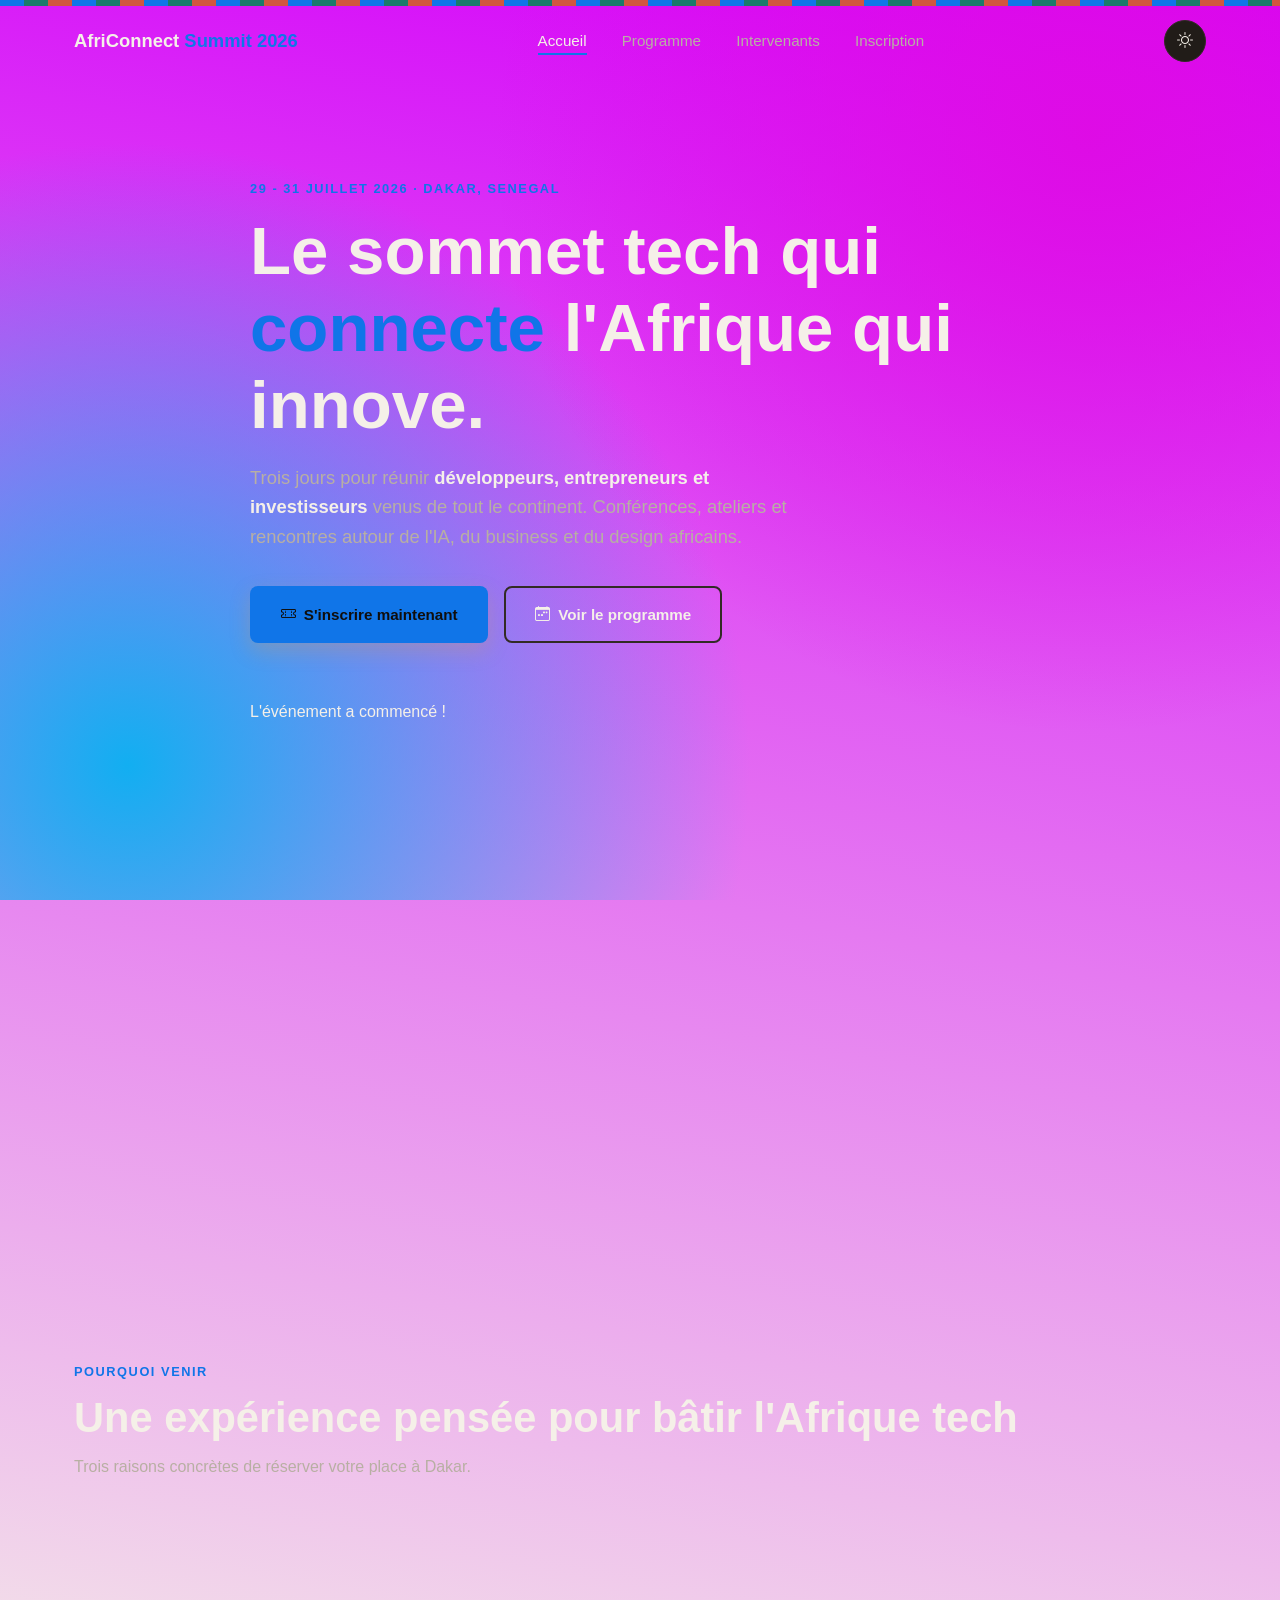
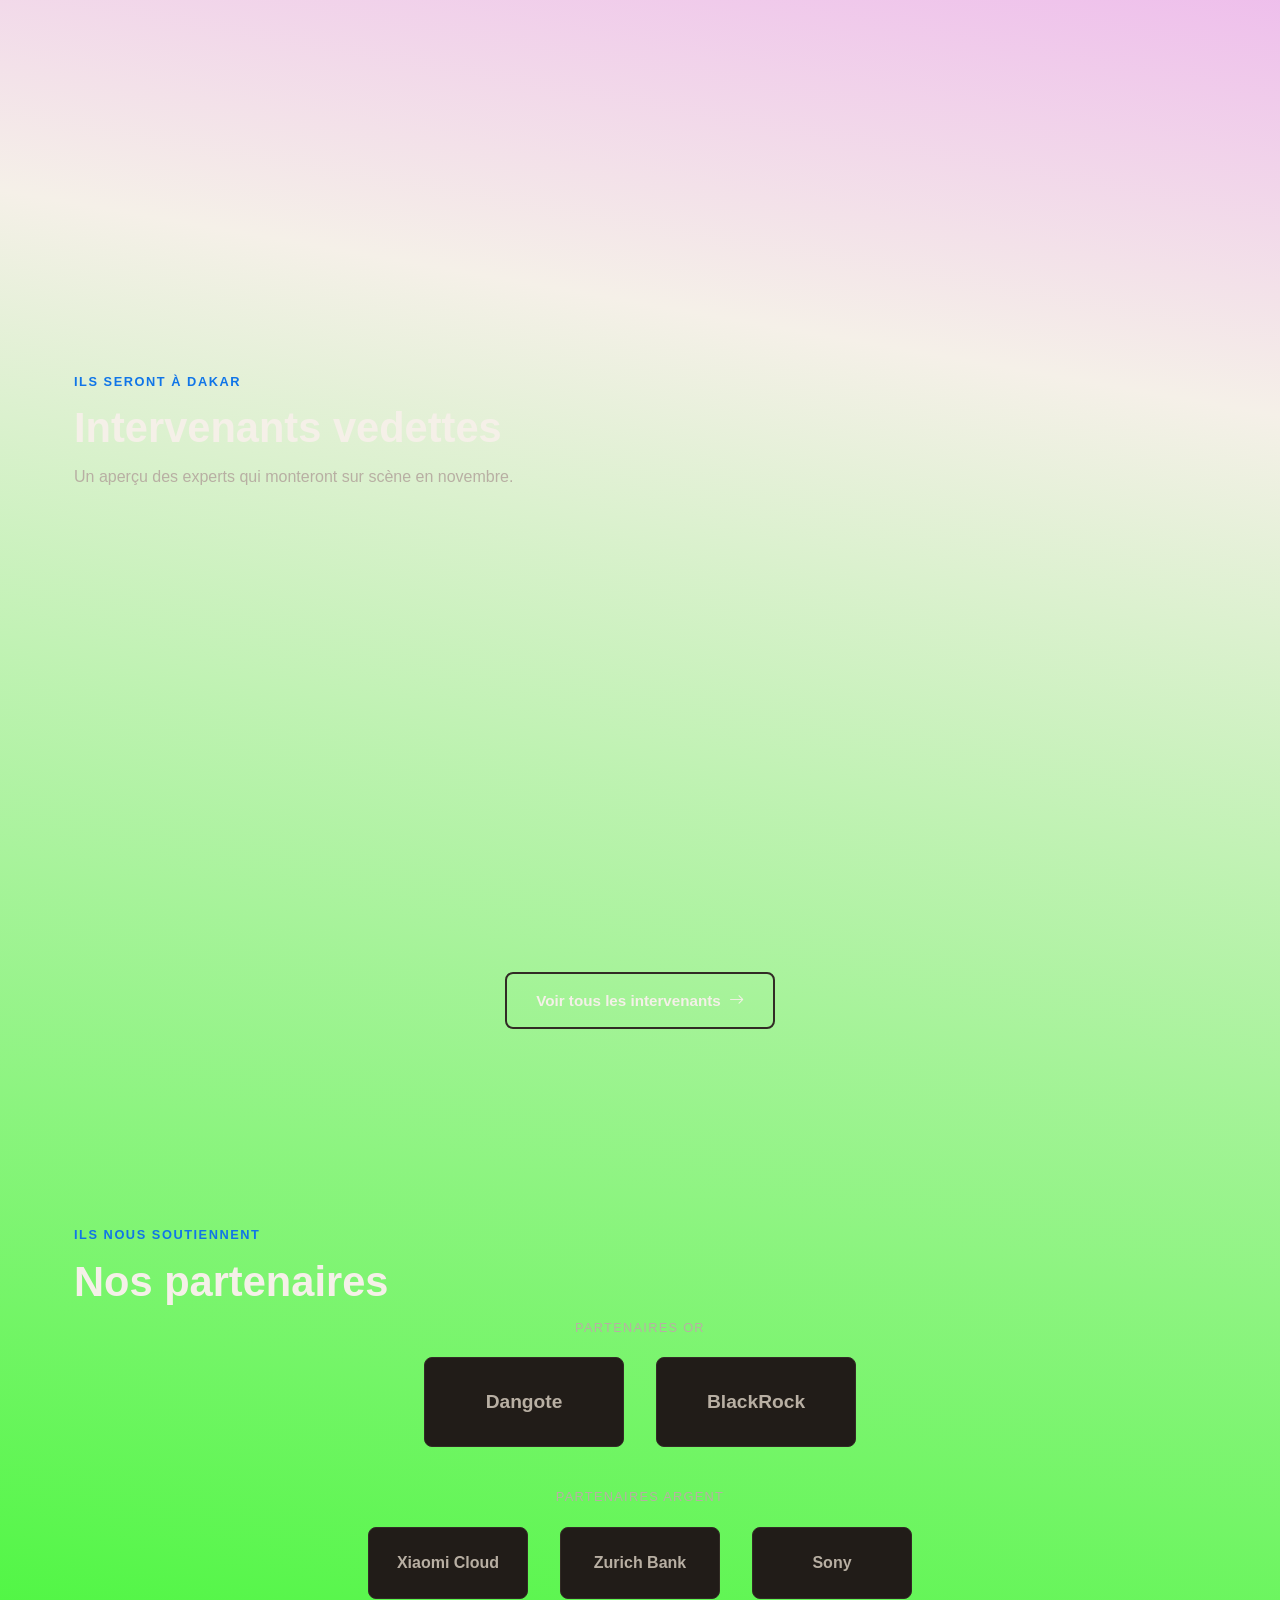
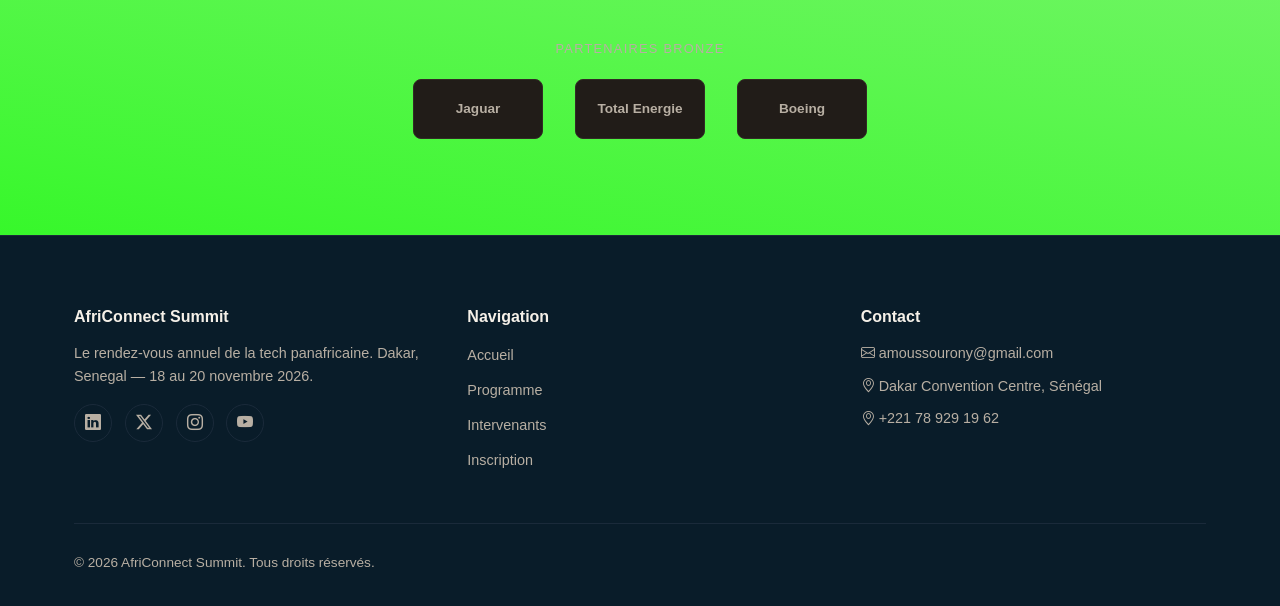
==== commit 4e701314: "Update index.html Correction du chemin JS (majuscule)" ====
--- a/index.html
+++ b/index.html
@@ -259,6 +259,6 @@
     <i class="bi bi-arrow-up"></i>
   </button>
 
-  <script src="js/main.js"></script>
+  <script src="JS/main.js"></script>
 </body>
-</html>+</html>
